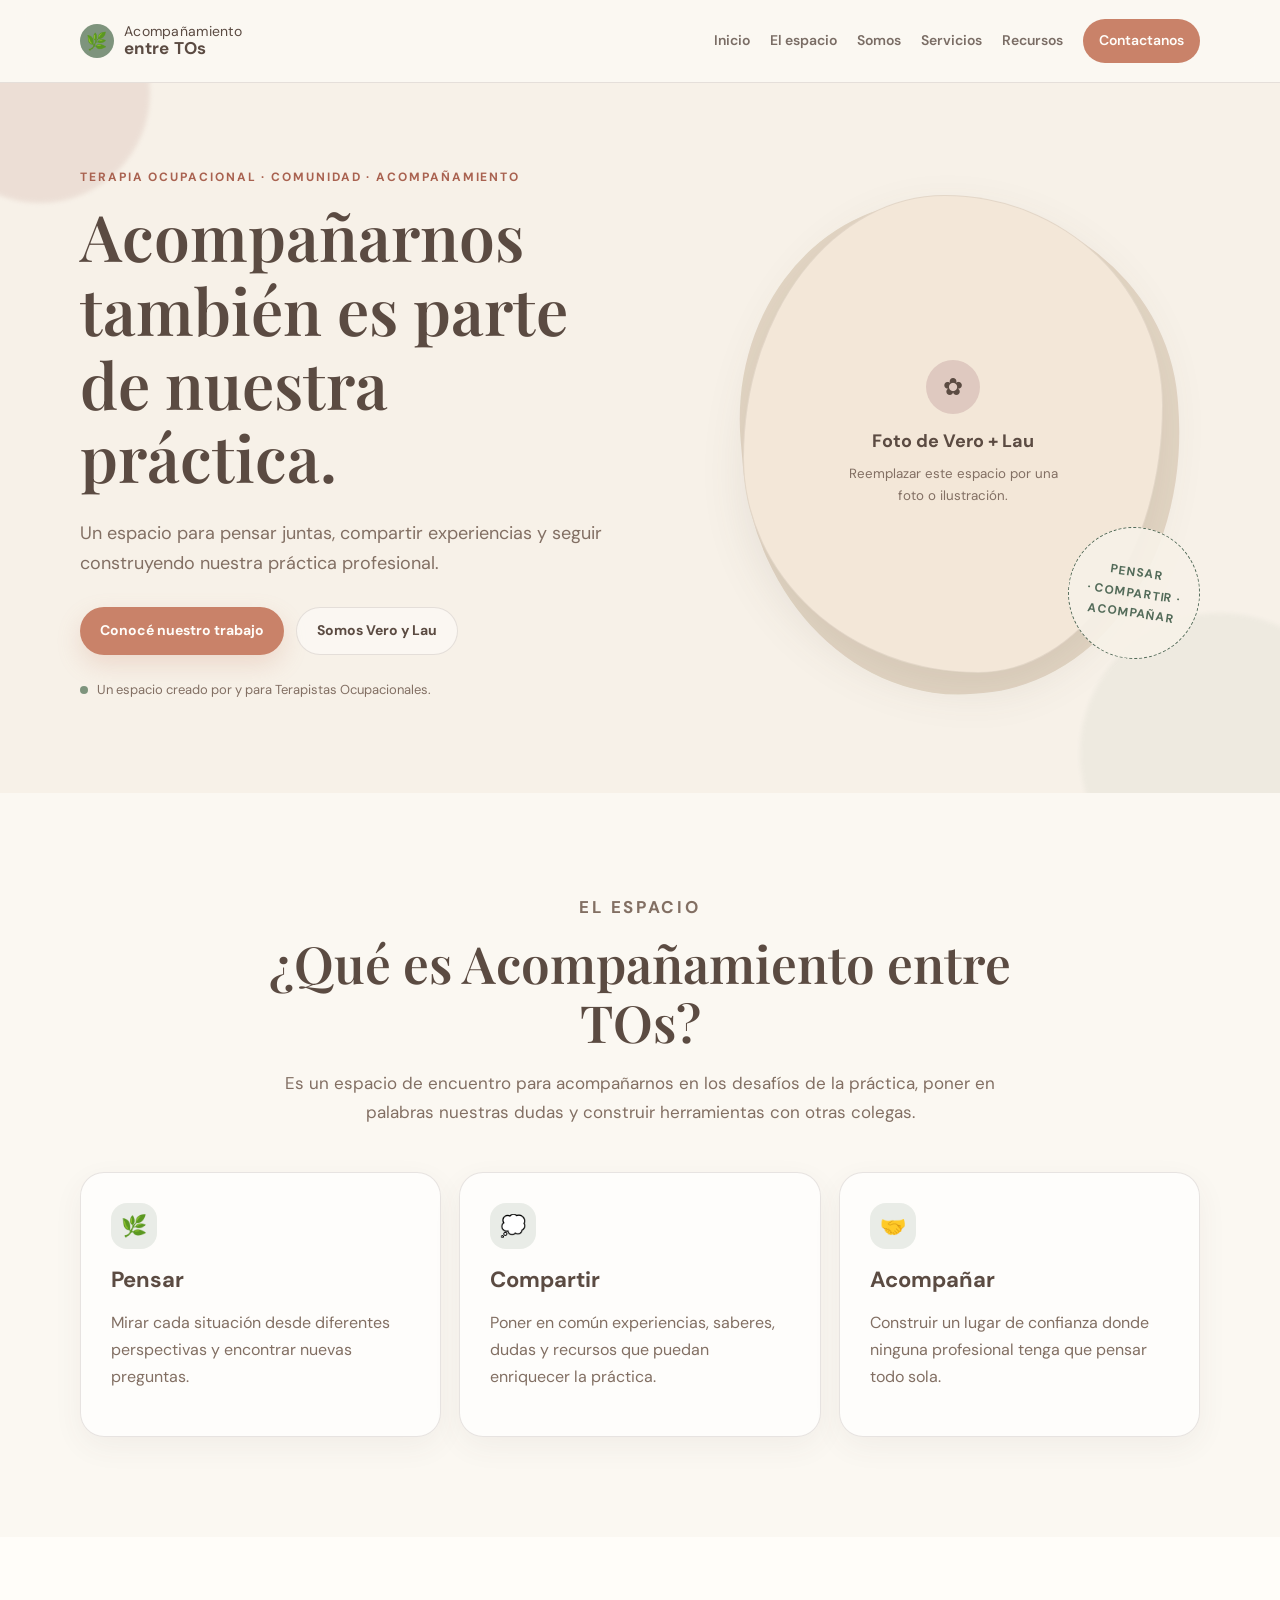
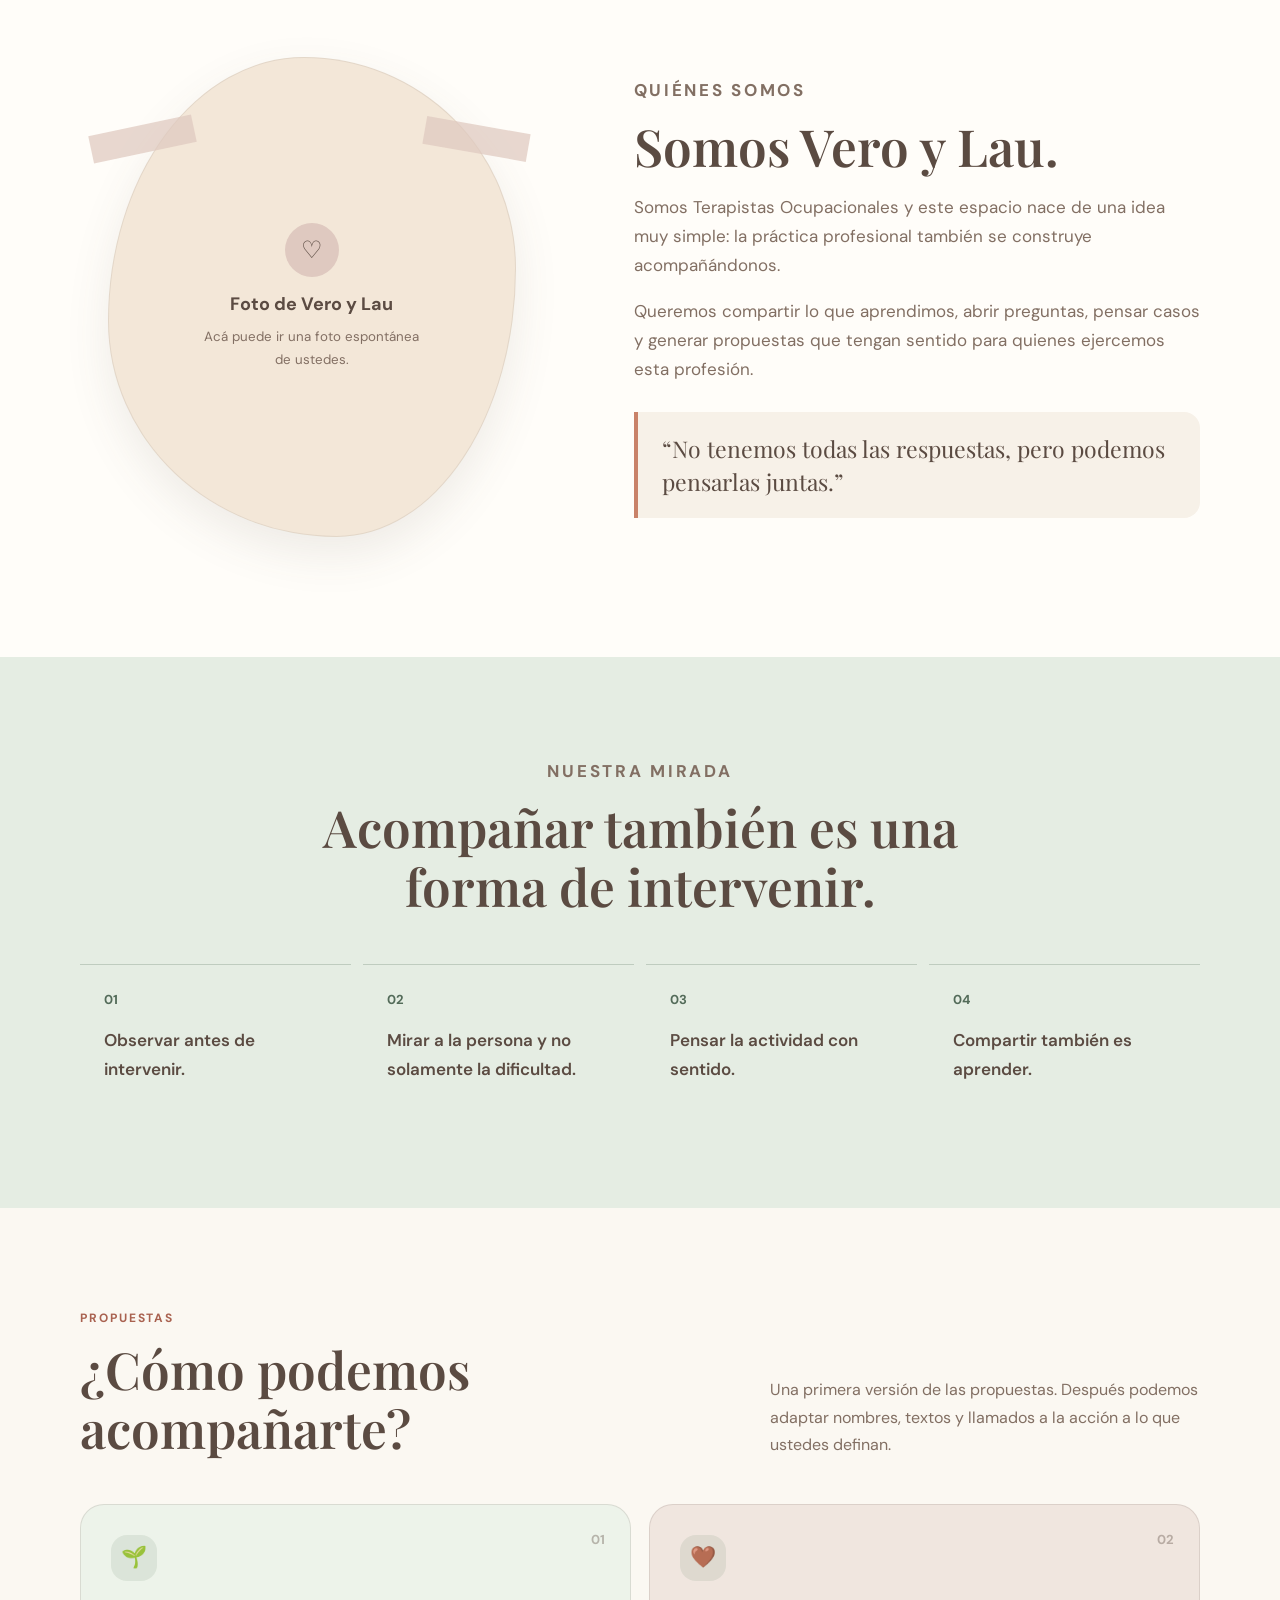
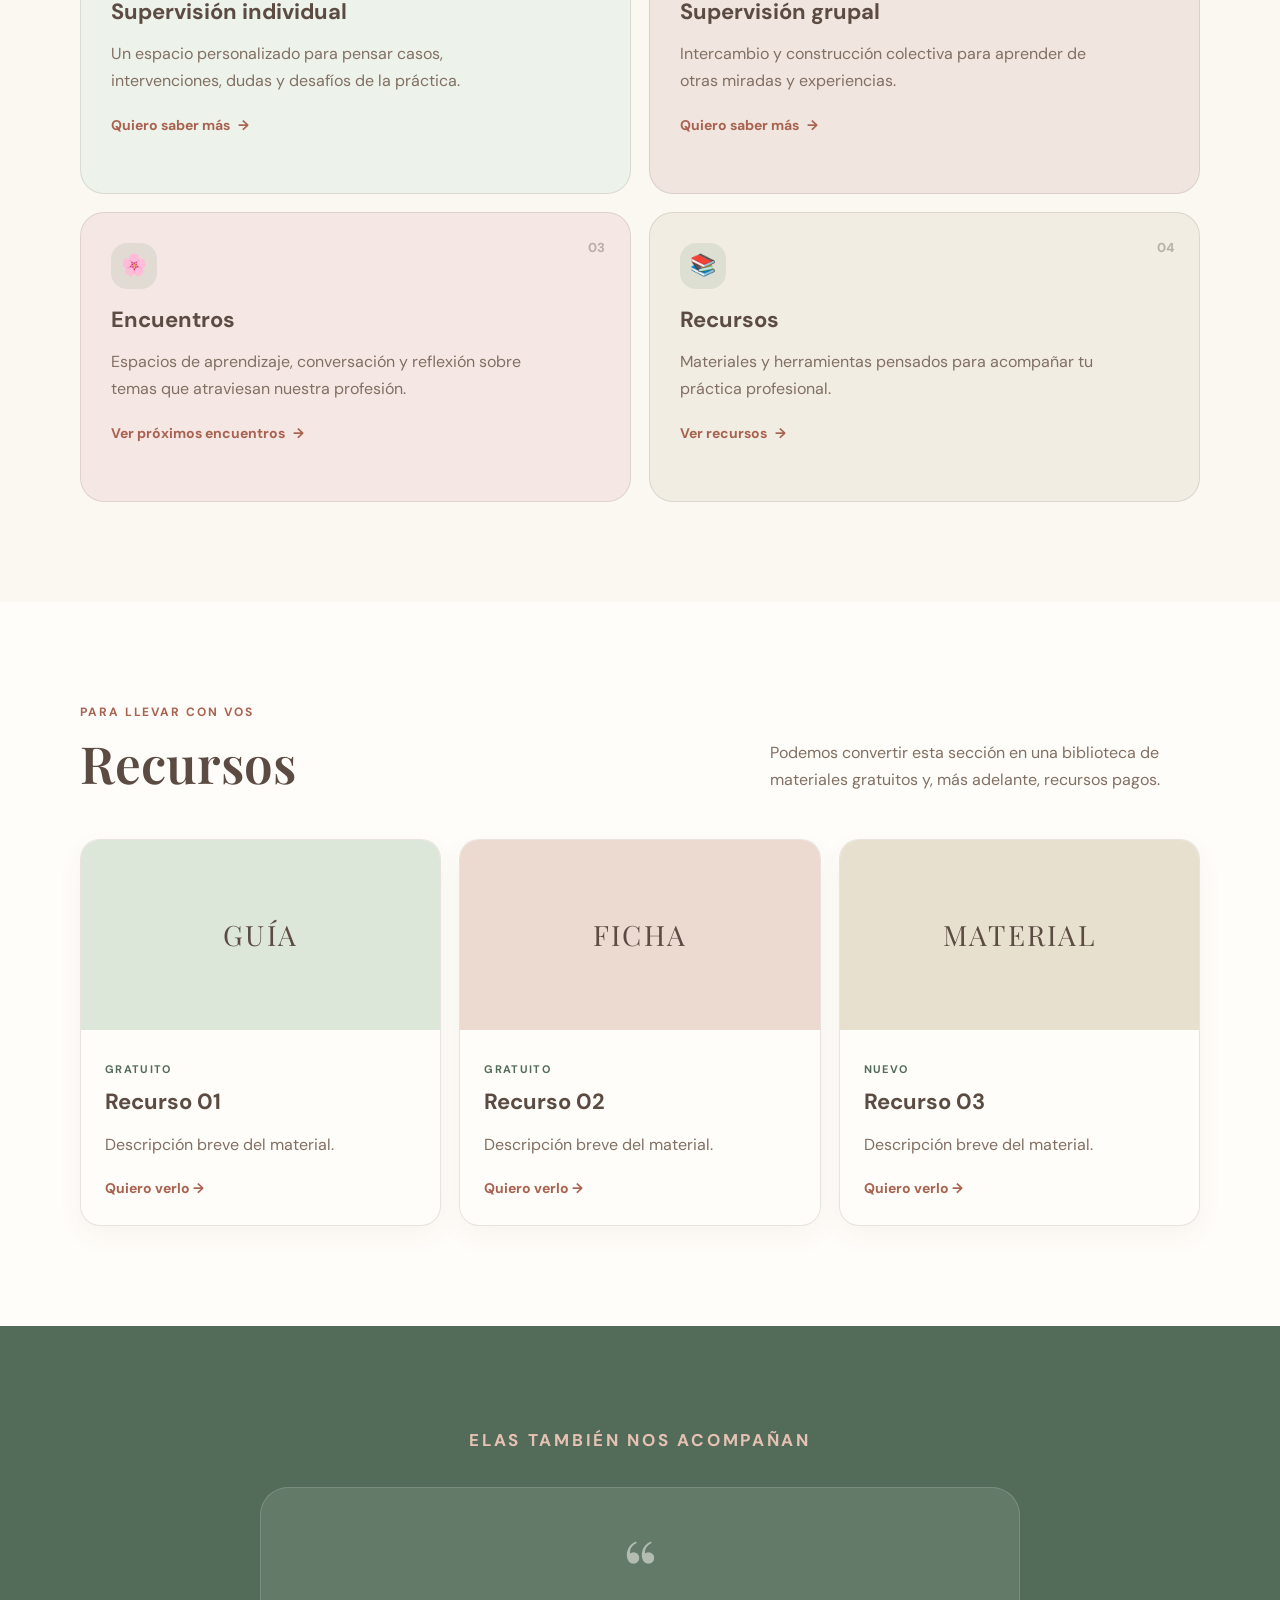
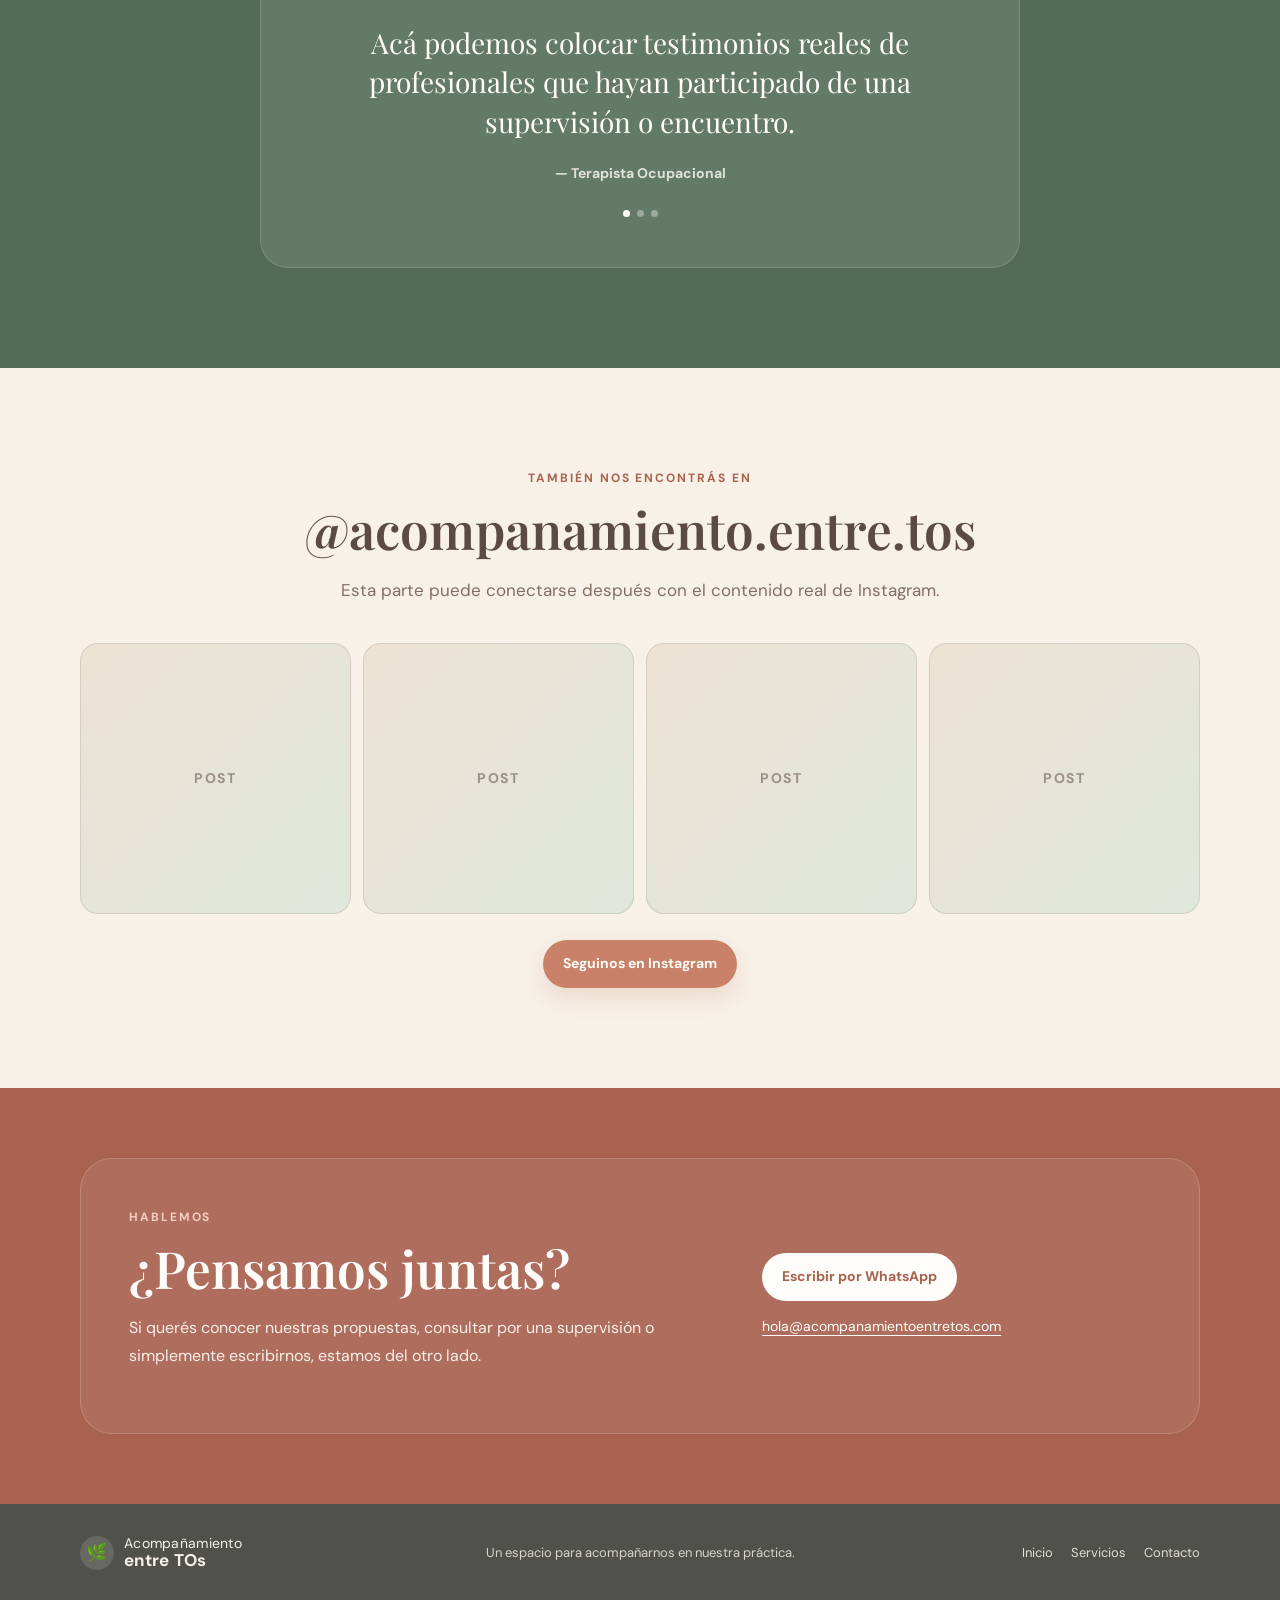
==== index.html @ 288afc24 "landing" ====
<!DOCTYPE html>
<html lang="es">
<head>
  <meta charset="UTF-8" />
  <meta name="viewport" content="width=device-width, initial-scale=1.0" />
  <meta name="description" content="Acompañamiento entre TOs — un espacio para acompañarnos, compartir y seguir construyendo nuestra práctica profesional." />
  <title>Acompañamiento entre TOs</title>
  <link rel="preconnect" href="https://fonts.googleapis.com">
  <link rel="preconnect" href="https://fonts.gstatic.com" crossorigin>
  <link href="https://fonts.googleapis.com/css2?family=DM+Sans:wght@400;500;600;700&family=Playfair+Display:wght@500;600&display=swap" rel="stylesheet">
  <link rel="stylesheet" href="styles.css" />
</head>
<body>
  <header class="site-header" id="inicio">
    <div class="container nav-wrap">
      <a class="brand" href="#inicio" aria-label="Acompañamiento entre TOs - inicio">
        <span class="brand-mark" aria-hidden="true">🌿</span>
        <span>Acompañamiento<br><strong>entre TOs</strong></span>
      </a>

      <button class="menu-toggle" aria-label="Abrir menú" aria-expanded="false" aria-controls="main-menu">☰</button>

      <nav class="main-nav" id="main-menu">
        <a href="#inicio">Inicio</a>
        <a href="#espacio">El espacio</a>
        <a href="#somos">Somos</a>
        <a href="#servicios">Servicios</a>
        <a href="#recursos">Recursos</a>
        <a class="nav-cta" href="#contacto">Contactanos</a>
      </nav>
    </div>
  </header>

  <main>
    <section class="hero">
      <div class="hero-shape hero-shape-one"></div>
      <div class="hero-shape hero-shape-two"></div>
      <div class="container hero-grid">
        <div class="hero-copy reveal">
          <p class="eyebrow">TERAPIA OCUPACIONAL · COMUNIDAD · ACOMPAÑAMIENTO</p>
          <h1>Acompañarnos también es parte de nuestra práctica.</h1>
          <p class="hero-text">
            Un espacio para pensar juntas, compartir experiencias y seguir construyendo nuestra práctica profesional.
          </p>
          <div class="hero-actions">
            <a class="btn btn-primary" href="#servicios">Conocé nuestro trabajo</a>
            <a class="btn btn-ghost" href="#somos">Somos Vero y Lau</a>
          </div>
          <div class="hero-note">
            <span class="dot"></span>
            <span>Un espacio creado por y para Terapistas Ocupacionales.</span>
          </div>
        </div>

        <div class="hero-art reveal delay-1" aria-label="Espacio reservado para una foto o ilustración de Vero y Lau">
          <div class="paper-backdrop"></div>
          <div class="photo-placeholder">
            <span class="photo-icon">✿</span>
            <strong>Foto de Vero + Lau</strong>
            <small>Reemplazar este espacio por una foto o ilustración.</small>
          </div>
          <div class="stamp">pensar<br>· compartir ·<br>acompañar</div>
        </div>
      </div>
    </section>

    <section class="section section-soft" id="espacio">
      <div class="container narrow center reveal">
        <p class="eyebrow">EL ESPACIO</p>
        <h2>¿Qué es Acompañamiento entre TOs?</h2>
        <p>
          Es un espacio de encuentro para acompañarnos en los desafíos de la práctica, poner en palabras nuestras dudas y construir herramientas con otras colegas.
        </p>
      </div>

      <div class="container values-grid">
        <article class="value-card reveal">
          <span class="card-icon">🌿</span>
          <h3>Pensar</h3>
          <p>Mirar cada situación desde diferentes perspectivas y encontrar nuevas preguntas.</p>
        </article>
        <article class="value-card reveal delay-1">
          <span class="card-icon">💭</span>
          <h3>Compartir</h3>
          <p>Poner en común experiencias, saberes, dudas y recursos que puedan enriquecer la práctica.</p>
        </article>
        <article class="value-card reveal delay-2">
          <span class="card-icon">🤝</span>
          <h3>Acompañar</h3>
          <p>Construir un lugar de confianza donde ninguna profesional tenga que pensar todo sola.</p>
        </article>
      </div>
    </section>

    <section class="section section-white" id="somos">
      <div class="container about-grid">
        <div class="about-photo reveal">
          <div class="tape tape-left"></div>
          <div class="tape tape-right"></div>
          <div class="photo-placeholder large">
            <span class="photo-icon">♡</span>
            <strong>Foto de Vero y Lau</strong>
            <small>Acá puede ir una foto espontánea de ustedes.</small>
          </div>
        </div>

        <div class="about-copy reveal delay-1">
          <p class="eyebrow">QUIÉNES SOMOS</p>
          <h2>Somos Vero y Lau.</h2>
          <p>
            Somos Terapistas Ocupacionales y este espacio nace de una idea muy simple: la práctica profesional también se construye acompañándonos.
          </p>
          <p>
            Queremos compartir lo que aprendimos, abrir preguntas, pensar casos y generar propuestas que tengan sentido para quienes ejercemos esta profesión.
          </p>
          <blockquote>“No tenemos todas las respuestas, pero podemos pensarlas juntas.”</blockquote>
        </div>
      </div>
    </section>

    <section class="section section-green" id="mirada">
      <div class="container center narrow reveal">
        <p class="eyebrow">NUESTRA MIRADA</p>
        <h2>Acompañar también es una forma de intervenir.</h2>
      </div>

      <div class="container principles-grid">
        <div class="principle reveal"><strong>01</strong><span>Observar antes de intervenir.</span></div>
        <div class="principle reveal delay-1"><strong>02</strong><span>Mirar a la persona y no solamente la dificultad.</span></div>
        <div class="principle reveal delay-2"><strong>03</strong><span>Pensar la actividad con sentido.</span></div>
        <div class="principle reveal delay-3"><strong>04</strong><span>Compartir también es aprender.</span></div>
      </div>
    </section>

    <section class="section section-soft" id="servicios">
      <div class="container section-heading reveal">
        <div>
          <p class="eyebrow">PROPUESTAS</p>
          <h2>¿Cómo podemos acompañarte?</h2>
        </div>
        <p class="section-intro">Una primera versión de las propuestas. Después podemos adaptar nombres, textos y llamados a la acción a lo que ustedes definan.</p>
      </div>

      <div class="container services-grid">
        <article class="service-card service-1 reveal">
          <span class="service-number">01</span>
          <span class="card-icon">🌱</span>
          <h3>Supervisión individual</h3>
          <p>Un espacio personalizado para pensar casos, intervenciones, dudas y desafíos de la práctica.</p>
          <a href="#contacto">Quiero saber más <span>→</span></a>
        </article>
        <article class="service-card service-2 reveal delay-1">
          <span class="service-number">02</span>
          <span class="card-icon">🤎</span>
          <h3>Supervisión grupal</h3>
          <p>Intercambio y construcción colectiva para aprender de otras miradas y experiencias.</p>
          <a href="#contacto">Quiero saber más <span>→</span></a>
        </article>
        <article class="service-card service-3 reveal delay-2">
          <span class="service-number">03</span>
          <span class="card-icon">🌸</span>
          <h3>Encuentros</h3>
          <p>Espacios de aprendizaje, conversación y reflexión sobre temas que atraviesan nuestra profesión.</p>
          <a href="#contacto">Ver próximos encuentros <span>→</span></a>
        </article>
        <article class="service-card service-4 reveal delay-3">
          <span class="service-number">04</span>
          <span class="card-icon">📚</span>
          <h3>Recursos</h3>
          <p>Materiales y herramientas pensados para acompañar tu práctica profesional.</p>
          <a href="#recursos">Ver recursos <span>→</span></a>
        </article>
      </div>
    </section>

    <section class="section section-white" id="recursos">
      <div class="container section-heading reveal">
        <div>
          <p class="eyebrow">PARA LLEVAR CON VOS</p>
          <h2>Recursos</h2>
        </div>
        <p class="section-intro">Podemos convertir esta sección en una biblioteca de materiales gratuitos y, más adelante, recursos pagos.</p>
      </div>

      <div class="container resources-grid">
        <article class="resource-card reveal">
          <div class="resource-cover cover-a">GUÍA</div>
          <div class="resource-body"><span>GRATUITO</span><h3>Recurso 01</h3><p>Descripción breve del material.</p><a href="#contacto">Quiero verlo →</a></div>
        </article>
        <article class="resource-card reveal delay-1">
          <div class="resource-cover cover-b">FICHA</div>
          <div class="resource-body"><span>GRATUITO</span><h3>Recurso 02</h3><p>Descripción breve del material.</p><a href="#contacto">Quiero verlo →</a></div>
        </article>
        <article class="resource-card reveal delay-2">
          <div class="resource-cover cover-c">MATERIAL</div>
          <div class="resource-body"><span>NUEVO</span><h3>Recurso 03</h3><p>Descripción breve del material.</p><a href="#contacto">Quiero verlo →</a></div>
        </article>
      </div>
    </section>

    <section class="section testimonial-section">
      <div class="container narrow center reveal">
        <p class="eyebrow">ELAS TAMBIÉN NOS ACOMPAÑAN</p>
        <div class="quote-card">
          <span class="quote-mark">“</span>
          <p>Acá podemos colocar testimonios reales de profesionales que hayan participado de una supervisión o encuentro.</p>
          <strong>— Terapista Ocupacional</strong>
          <div class="dots" aria-hidden="true"><span class="active"></span><span></span><span></span></div>
        </div>
      </div>
    </section>

    <section class="section instagram-section">
      <div class="container center reveal">
        <p class="eyebrow">TAMBIÉN NOS ENCONTRÁS EN</p>
        <h2>@acompanamiento.entre.tos</h2>
        <p>Esta parte puede conectarse después con el contenido real de Instagram.</p>
      </div>
      <div class="container instagram-grid" aria-label="Vista previa de publicaciones de Instagram">
        <div class="ig-post reveal">POST</div>
        <div class="ig-post reveal delay-1">POST</div>
        <div class="ig-post reveal delay-2">POST</div>
        <div class="ig-post reveal delay-3">POST</div>
      </div>
      <div class="center"><a class="btn btn-primary" href="#" onclick="return false;">Seguinos en Instagram</a></div>
    </section>

    <section class="contact-section" id="contacto">
      <div class="container contact-card reveal">
        <div>
          <p class="eyebrow">HABLEMOS</p>
          <h2>¿Pensamos juntas?</h2>
          <p>Si querés conocer nuestras propuestas, consultar por una supervisión o simplemente escribirnos, estamos del otro lado.</p>
        </div>
        <div class="contact-actions">
          <a class="btn btn-light" href="https://wa.me/5490000000000" target="_blank" rel="noopener">Escribir por WhatsApp</a>
          <a class="text-link light-link" href="mailto:hola@acompanamientoentretos.com">hola@acompanamientoentretos.com</a>
        </div>
      </div>
    </section>
  </main>

  <footer class="site-footer">
    <div class="container footer-wrap">
      <div class="brand footer-brand">
        <span class="brand-mark" aria-hidden="true">🌿</span>
        <span>Acompañamiento<br><strong>entre TOs</strong></span>
      </div>
      <p>Un espacio para acompañarnos en nuestra práctica.</p>
      <div class="footer-links">
        <a href="#inicio">Inicio</a>
        <a href="#servicios">Servicios</a>
        <a href="#contacto">Contacto</a>
      </div>
    </div>
  </footer>

  <script src="script.js"></script>
</body>
</html>
---- styles.css ----
:root {
  /* Reemplazar estos valores por los HEX exactos de sus publicaciones cuando me los pasen. */
  --cream: #f7f1e8;
  --cream-2: #fbf8f2;
  --green: #7e947d;
  --green-dark: #536b59;
  --terracotta: #c98269;
  --terracotta-dark: #a96250;
  --brown: #5b4b42;
  --brown-soft: #826f63;
  --pink: #dfc9c0;
  --white: #fffdf9;
  --line: rgba(91, 75, 66, .14);
  --shadow: 0 18px 45px rgba(91, 75, 66, .10);
  --radius: 24px;
  --font-body: "DM Sans", sans-serif;
  --font-display: "Playfair Display", serif;
}

* { box-sizing: border-box; }
html { scroll-behavior: smooth; }
body {
  margin: 0;
  background: var(--cream-2);
  color: var(--brown);
  font-family: var(--font-body);
  line-height: 1.7;
}
img { max-width: 100%; display: block; }
a { color: inherit; text-decoration: none; }
button, a { -webkit-tap-highlight-color: transparent; }

.container { width: min(1120px, calc(100% - 40px)); margin: 0 auto; }
.narrow { max-width: 760px; }
.center { text-align: center; }

.site-header {
  position: sticky;
  top: 0;
  z-index: 50;
  background: rgba(251, 248, 242, .92);
  border-bottom: 1px solid var(--line);
  backdrop-filter: blur(12px);
}
.nav-wrap { min-height: 82px; display: flex; align-items: center; justify-content: space-between; gap: 30px; }
.brand { display: inline-flex; align-items: center; gap: 10px; font-size: 14px; line-height: 1.1; letter-spacing: .02em; }
.brand strong { font-size: 17px; }
.brand-mark { width: 34px; height: 34px; display: grid; place-items: center; background: var(--green); border-radius: 50%; font-size: 17px; }
.main-nav { display: flex; align-items: center; gap: 20px; font-size: 14px; font-weight: 600; }
.main-nav a:not(.nav-cta) { opacity: .8; }
.main-nav a:not(.nav-cta):hover { opacity: 1; color: var(--green-dark); }
.nav-cta { background: var(--terracotta); color: var(--white); padding: 10px 16px; border-radius: 999px; }
.menu-toggle { display: none; border: 0; background: transparent; font-size: 26px; color: var(--brown); cursor: pointer; }

.hero { position: relative; overflow: hidden; padding: 84px 0 92px; background: var(--cream); }
.hero-grid { display: grid; grid-template-columns: 1.06fr .94fr; align-items: center; gap: 70px; position: relative; z-index: 2; }
.eyebrow { margin: 0 0 12px; color: var(--terracotta-dark); font-size: 12px; font-weight: 700; letter-spacing: .16em; }
h1, h2, h3 { margin: 0; line-height: 1.15; }
h1, h2 { font-family: var(--font-display); font-weight: 600; }
h1 { font-size: clamp(44px, 5vw, 72px); max-width: 730px; }
h2 { font-size: clamp(36px, 4vw, 54px); }
h3 { font-size: 22px; }
.hero-text { margin: 24px 0 28px; max-width: 620px; font-size: 18px; color: var(--brown-soft); }
.hero-actions { display: flex; flex-wrap: wrap; gap: 12px; }
.btn { display: inline-flex; align-items: center; justify-content: center; min-height: 48px; padding: 0 20px; border-radius: 999px; font-weight: 700; font-size: 14px; transition: transform .2s ease, box-shadow .2s ease, background .2s ease; }
.btn:hover { transform: translateY(-2px); }
.btn-primary { background: var(--terracotta); color: var(--white); box-shadow: 0 10px 25px rgba(201, 130, 105, .22); }
.btn-primary:hover { background: var(--terracotta-dark); }
.btn-ghost { border: 1px solid var(--line); background: rgba(255,255,255,.45); }
.hero-note { display: flex; align-items: center; gap: 9px; margin-top: 24px; font-size: 13px; color: var(--brown-soft); }
.dot { width: 8px; height: 8px; border-radius: 50%; background: var(--green); }

.hero-art { position: relative; min-height: 520px; display: grid; place-items: center; }
.paper-backdrop { position: absolute; inset: 25px 20px 0 35px; border-radius: 45% 55% 50% 48% / 45% 44% 55% 50%; background: #e3d6c4; transform: rotate(-5deg); }
.photo-placeholder { position: relative; width: min(88%, 420px); aspect-ratio: .88; background: #f3e7d8; border: 1px solid rgba(91,75,66,.10); border-radius: 48% 52% 44% 56% / 55% 44% 56% 45%; box-shadow: var(--shadow); display: flex; flex-direction: column; justify-content: center; align-items: center; text-align: center; padding: 35px; }
.photo-placeholder strong { font-size: 18px; margin-top: 12px; }
.photo-placeholder small { margin-top: 6px; max-width: 220px; color: var(--brown-soft); }
.photo-icon { display: grid; place-items: center; width: 54px; height: 54px; border-radius: 50%; background: var(--pink); font-size: 24px; }
.stamp { position: absolute; right: 0; bottom: 35px; width: 132px; height: 132px; display: grid; place-items: center; text-align: center; border: 1px dashed var(--green-dark); color: var(--green-dark); background: rgba(247,241,232,.92); border-radius: 50%; font-size: 12px; font-weight: 700; text-transform: uppercase; letter-spacing: .08em; transform: rotate(8deg); }
.hero-shape { position: absolute; border-radius: 50%; opacity: .45; filter: blur(2px); }
.hero-shape-one { width: 220px; height: 220px; background: var(--pink); top: -100px; left: -70px; }
.hero-shape-two { width: 280px; height: 280px; background: rgba(126,148,125,.16); bottom: -100px; right: -80px; }

.section { padding: 100px 0; }
.section-soft { background: var(--cream-2); }
.section-white { background: var(--white); }
.section-green { background: #e5ede3; }
.section h2 + p, .narrow > p { color: var(--brown-soft); font-size: 17px; }
.values-grid { display: grid; grid-template-columns: repeat(3, 1fr); gap: 18px; margin-top: 46px; }
.value-card { padding: 30px; background: rgba(255,255,255,.68); border: 1px solid var(--line); border-radius: var(--radius); box-shadow: 0 10px 30px rgba(91,75,66,.06); }
.value-card p, .service-card p, .resource-body p { color: var(--brown-soft); }
.card-icon { display: inline-grid; place-items: center; width: 46px; height: 46px; border-radius: 16px; background: rgba(126,148,125,.16); margin-bottom: 18px; font-size: 21px; }

.about-grid { display: grid; grid-template-columns: .9fr 1.1fr; gap: 90px; align-items: center; }
.about-photo { position: relative; min-height: 520px; display: grid; place-items: center; }
.photo-placeholder.large { width: min(88%, 430px); aspect-ratio: .85; }
.tape { position: absolute; width: 105px; height: 28px; background: rgba(223,201,192,.72); top: 88px; z-index: 3; }
.tape-left { left: 10px; transform: rotate(-12deg); }
.tape-right { right: 15px; transform: rotate(10deg); }
.about-copy p { font-size: 17px; color: var(--brown-soft); }
blockquote { margin: 28px 0 0; padding: 20px 24px; background: var(--cream); border-left: 4px solid var(--terracotta); border-radius: 0 16px 16px 0; font-family: var(--font-display); font-size: 23px; line-height: 1.45; }

.principles-grid { display: grid; grid-template-columns: repeat(4, 1fr); gap: 12px; margin-top: 48px; }
.principle { display: flex; flex-direction: column; gap: 15px; padding: 24px; border-top: 1px solid rgba(83,107,89,.26); }
.principle strong { color: var(--green-dark); font-size: 13px; }
.principle span { font-size: 17px; font-weight: 600; }

.section-heading { display: flex; justify-content: space-between; align-items: end; gap: 50px; margin-bottom: 46px; }
.section-intro { max-width: 430px; margin: 0; color: var(--brown-soft); }
.services-grid { display: grid; grid-template-columns: repeat(2, 1fr); gap: 18px; }
.service-card { position: relative; padding: 30px; min-height: 290px; border-radius: var(--radius); border: 1px solid var(--line); overflow: hidden; transition: transform .2s ease, box-shadow .2s ease; }
.service-card:hover { transform: translateY(-4px); box-shadow: var(--shadow); }
.service-1 { background: #edf3ea; }
.service-2 { background: #f0e6df; }
.service-3 { background: #f5e8e4; }
.service-4 { background: #f1ede3; }
.service-number { position: absolute; top: 24px; right: 25px; color: rgba(91,75,66,.38); font-size: 13px; font-weight: 700; }
.service-card p { max-width: 440px; }
.service-card a, .resource-body a { font-weight: 700; font-size: 14px; color: var(--terracotta-dark); }
.service-card a span { margin-left: 5px; }

.resources-grid { display: grid; grid-template-columns: repeat(3, 1fr); gap: 18px; }
.resource-card { background: var(--white); border: 1px solid var(--line); border-radius: 20px; overflow: hidden; box-shadow: 0 10px 26px rgba(91,75,66,.05); }
.resource-cover { min-height: 190px; display: grid; place-items: center; font-family: var(--font-display); font-size: 28px; letter-spacing: .08em; }
.cover-a { background: #dce6d9; }
.cover-b { background: #ecd9cf; }
.cover-c { background: #e8e0cf; }
.resource-body { padding: 24px; }
.resource-body > span { font-size: 11px; font-weight: 700; color: var(--green-dark); letter-spacing: .12em; }
.resource-body h3 { margin-top: 8px; }
.resource-body p { margin-bottom: 16px; }

.testimonial-section { background: var(--green-dark); color: var(--white); }
.testimonial-section .eyebrow { color: #e7c2b4; }
.quote-card { position: relative; max-width: 760px; margin: 32px auto 0; padding: 50px 58px; background: rgba(255,255,255,.10); border: 1px solid rgba(255,255,255,.15); border-radius: 28px; }
.quote-mark { font-family: var(--font-display); font-size: 88px; line-height: .7; opacity: .5; }
.quote-card p { font-family: var(--font-display); font-size: 28px; line-height: 1.4; margin: 10px 0 18px; }
.quote-card strong { font-size: 14px; opacity: .8; }
.dots { display: flex; justify-content: center; gap: 7px; margin-top: 24px; }
.dots span { width: 7px; height: 7px; border-radius: 50%; background: rgba(255,255,255,.35); }
.dots .active { background: var(--white); }

.instagram-section { background: var(--cream); }
.instagram-grid { display: grid; grid-template-columns: repeat(4, 1fr); gap: 12px; margin: 38px auto 26px; }
.ig-post { aspect-ratio: 1; border-radius: 18px; border: 1px solid var(--line); background: linear-gradient(135deg, #ece2d4, #dfe7dc); display: grid; place-items: center; color: rgba(91,75,66,.55); font-size: 14px; font-weight: 700; letter-spacing: .12em; }

.contact-section { padding: 70px 0; background: var(--terracotta-dark); }
.contact-card { display: grid; grid-template-columns: 1.2fr .8fr; align-items: center; gap: 50px; padding: 48px; background: rgba(255,255,255,.08); border: 1px solid rgba(255,255,255,.16); border-radius: 32px; color: var(--white); }
.contact-card .eyebrow { color: #f2cfbf; }
.contact-card p:not(.eyebrow) { opacity: .9; max-width: 600px; }
.contact-actions { display: flex; flex-direction: column; gap: 14px; align-items: flex-start; }
.btn-light { background: var(--white); color: var(--terracotta-dark); }
.light-link { font-size: 14px; text-decoration: underline; text-underline-offset: 4px; }

.site-footer { background: #4f514a; color: #f5f0e9; padding: 32px 0; }
.footer-wrap { display: grid; grid-template-columns: 1fr 1fr 1fr; align-items: center; gap: 20px; }
.footer-brand .brand-mark { background: rgba(255,255,255,.13); }
.footer-wrap > p { margin: 0; text-align: center; font-size: 13px; opacity: .82; }
.footer-links { display: flex; justify-content: flex-end; gap: 18px; font-size: 13px; opacity: .88; }

.reveal { opacity: 0; transform: translateY(18px); transition: opacity .7s ease, transform .7s ease; }
.reveal.is-visible { opacity: 1; transform: translateY(0); }
.delay-1 { transition-delay: .08s; }
.delay-2 { transition-delay: .16s; }
.delay-3 { transition-delay: .24s; }

@media (max-width: 900px) {
  .main-nav { position: absolute; top: calc(100% + 1px); left: 0; right: 0; display: none; flex-direction: column; align-items: stretch; padding: 18px 20px 24px; background: rgba(251,248,242,.98); border-bottom: 1px solid var(--line); }
  .main-nav.open { display: flex; }
  .menu-toggle { display: block; }
  .hero-grid, .about-grid, .contact-card { grid-template-columns: 1fr; }
  .hero-art { min-height: 430px; }
  .values-grid, .principles-grid { grid-template-columns: 1fr 1fr; }
  .resources-grid { grid-template-columns: 1fr 1fr; }
  .instagram-grid { grid-template-columns: repeat(2, 1fr); }
  .footer-wrap { grid-template-columns: 1fr; text-align: center; }
  .footer-links { justify-content: center; }
}

@media (max-width: 650px) {
  .container { width: min(100% - 28px, 1120px); }
  .nav-wrap { min-height: 72px; }
  .brand { font-size: 12px; }
  .brand strong { font-size: 15px; }
  .hero { padding: 64px 0 70px; }
  h1 { font-size: clamp(40px, 12vw, 60px); }
  h2 { font-size: 38px; }
  .hero-text { font-size: 16px; }
  .hero-art { min-height: 360px; margin-top: 8px; }
  .stamp { width: 105px; height: 105px; font-size: 10px; right: 0; bottom: 14px; }
  .section { padding: 72px 0; }
  .values-grid, .services-grid, .resources-grid, .principles-grid { grid-template-columns: 1fr; }
  .section-heading { display: block; margin-bottom: 34px; }
  .section-intro { margin-top: 16px; }
  .about-grid { gap: 45px; }
  .about-photo { min-height: 410px; }
  .quote-card { padding: 36px 24px; }
  .quote-card p { font-size: 23px; }
  .contact-card { padding: 34px 26px; }
  .contact-actions { align-items: stretch; }
}
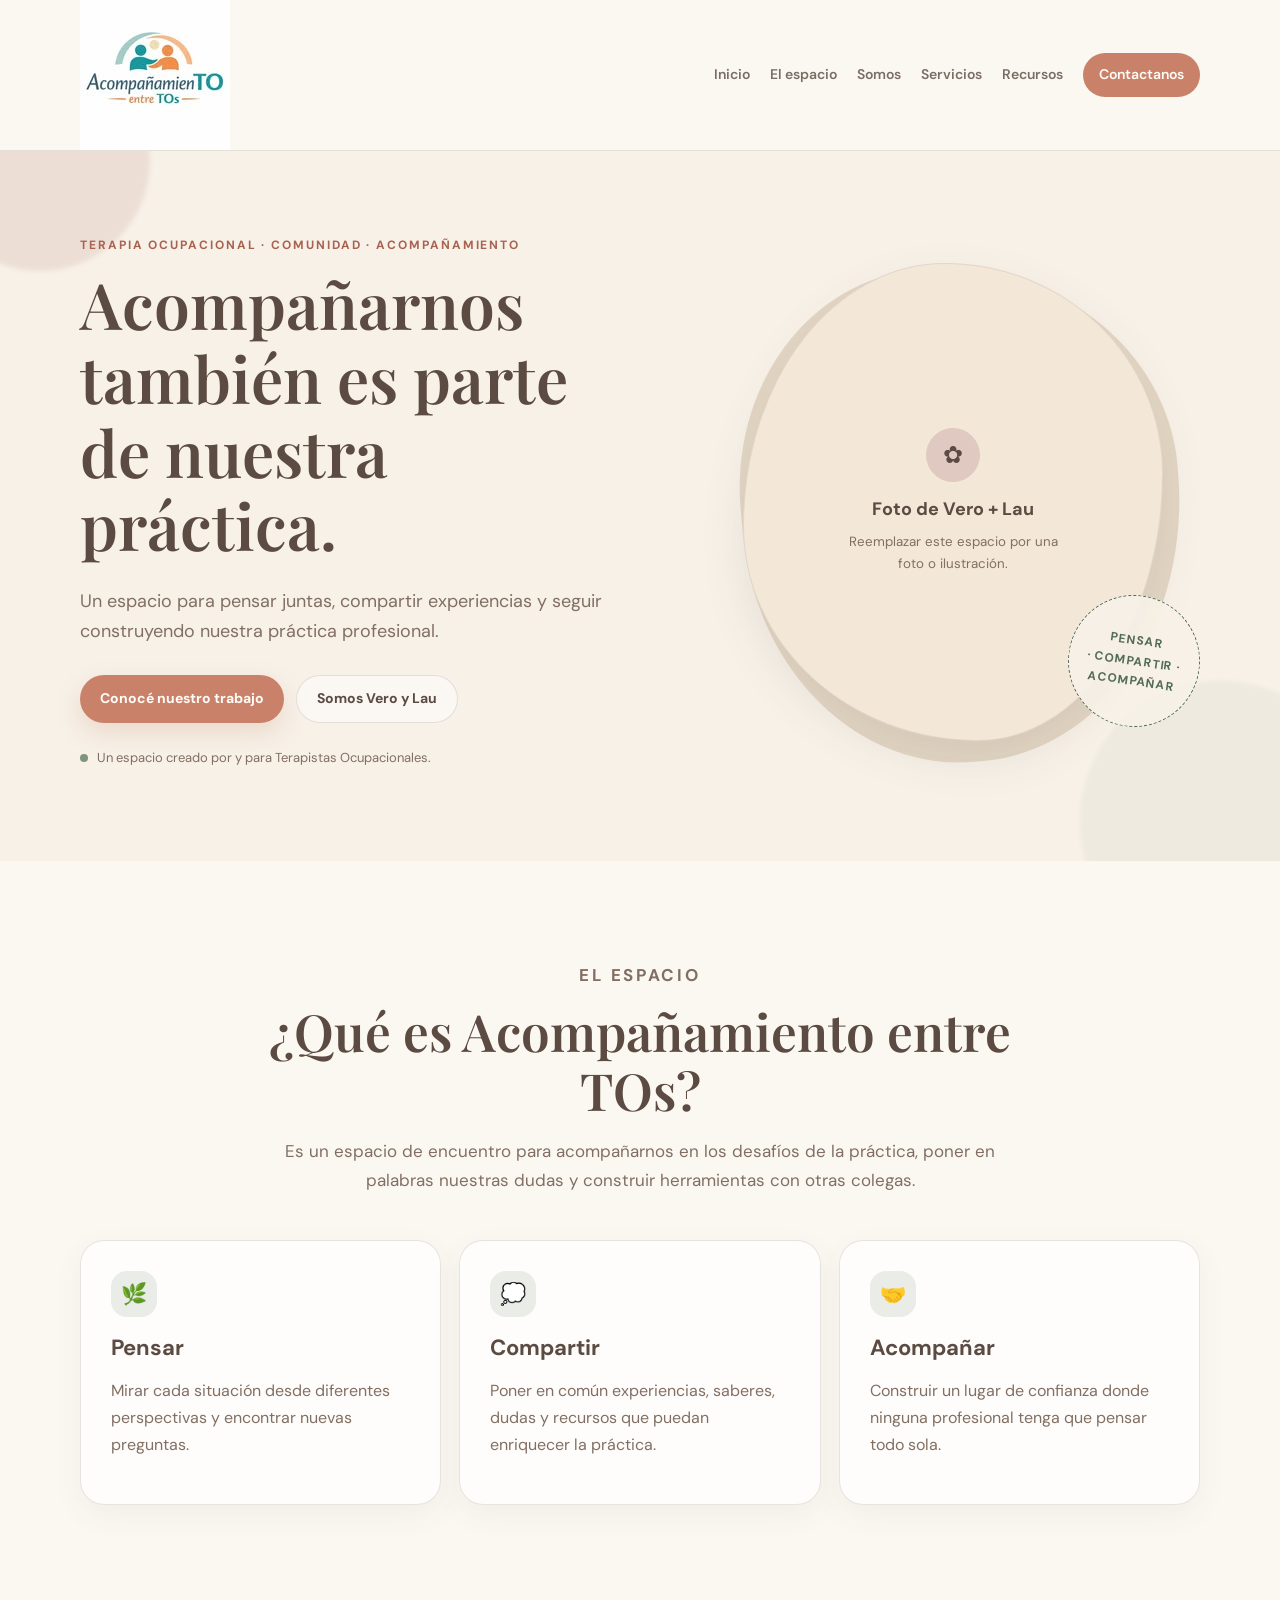
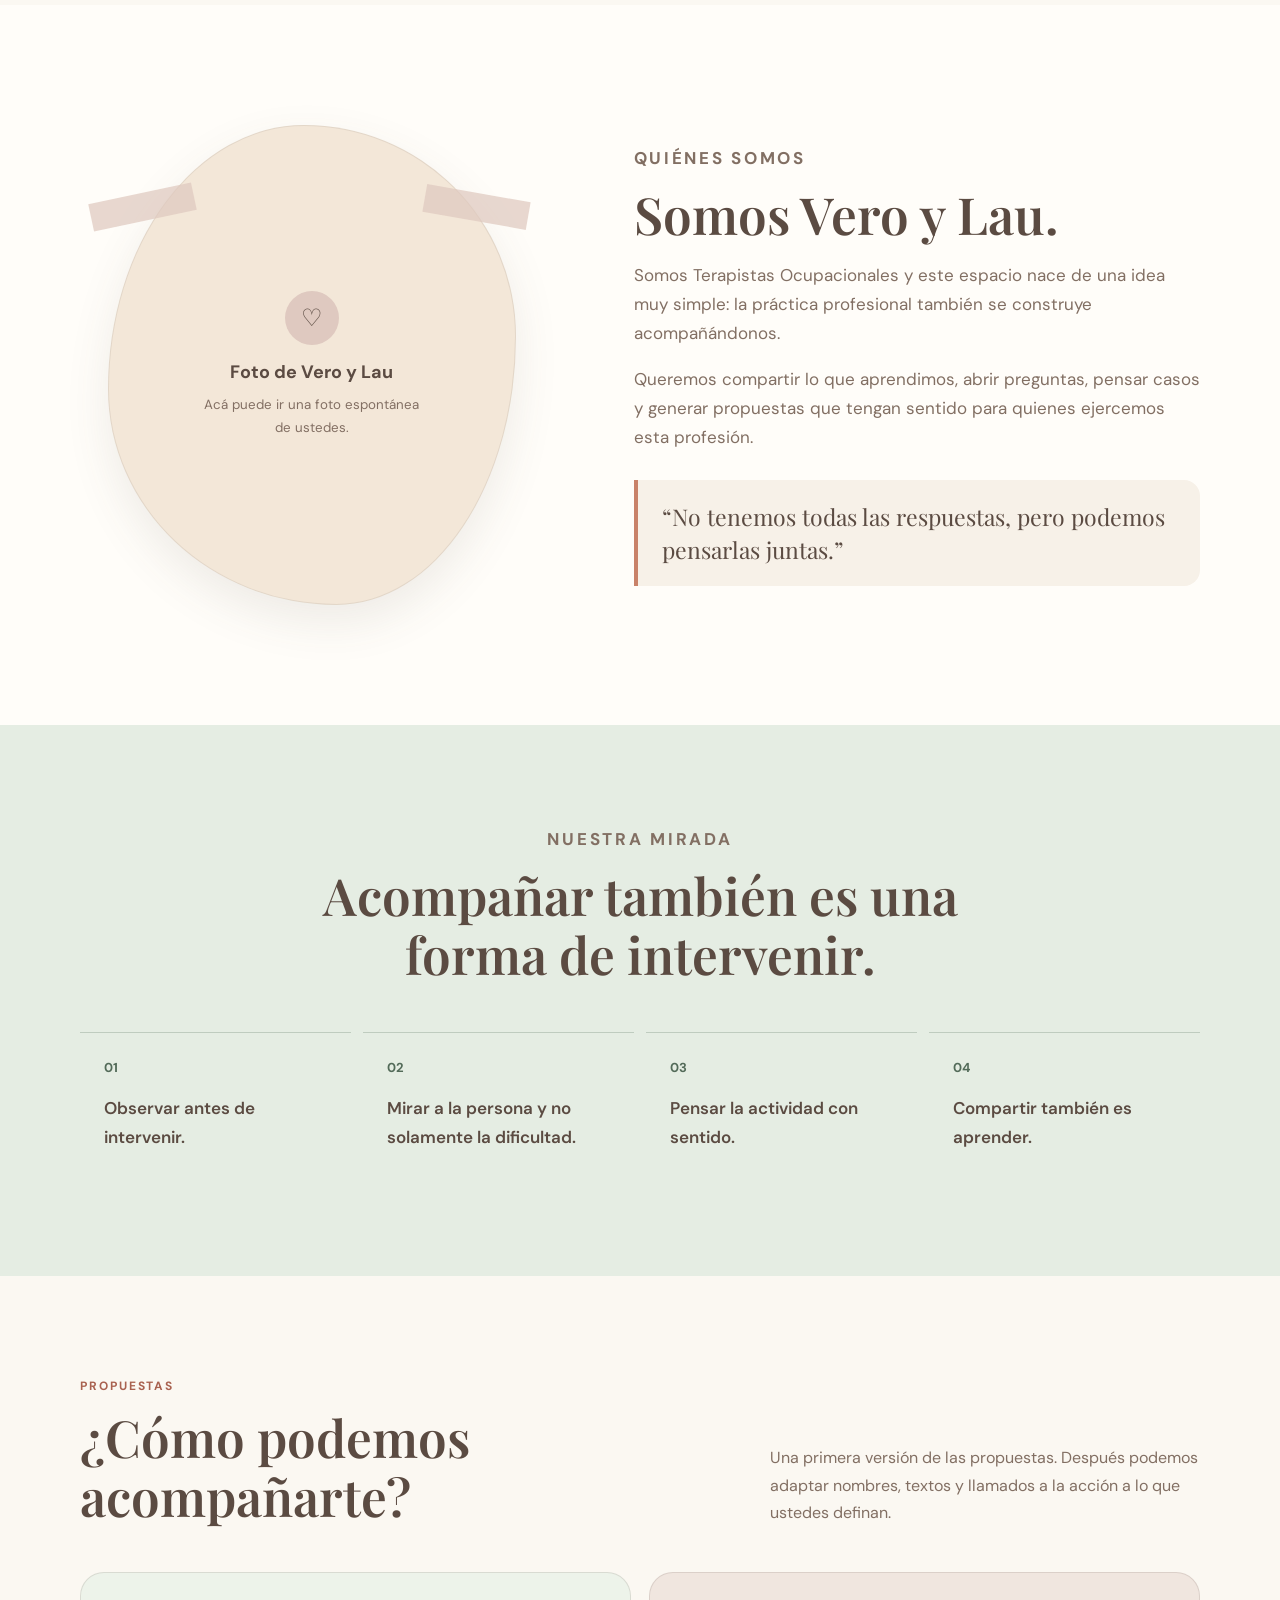
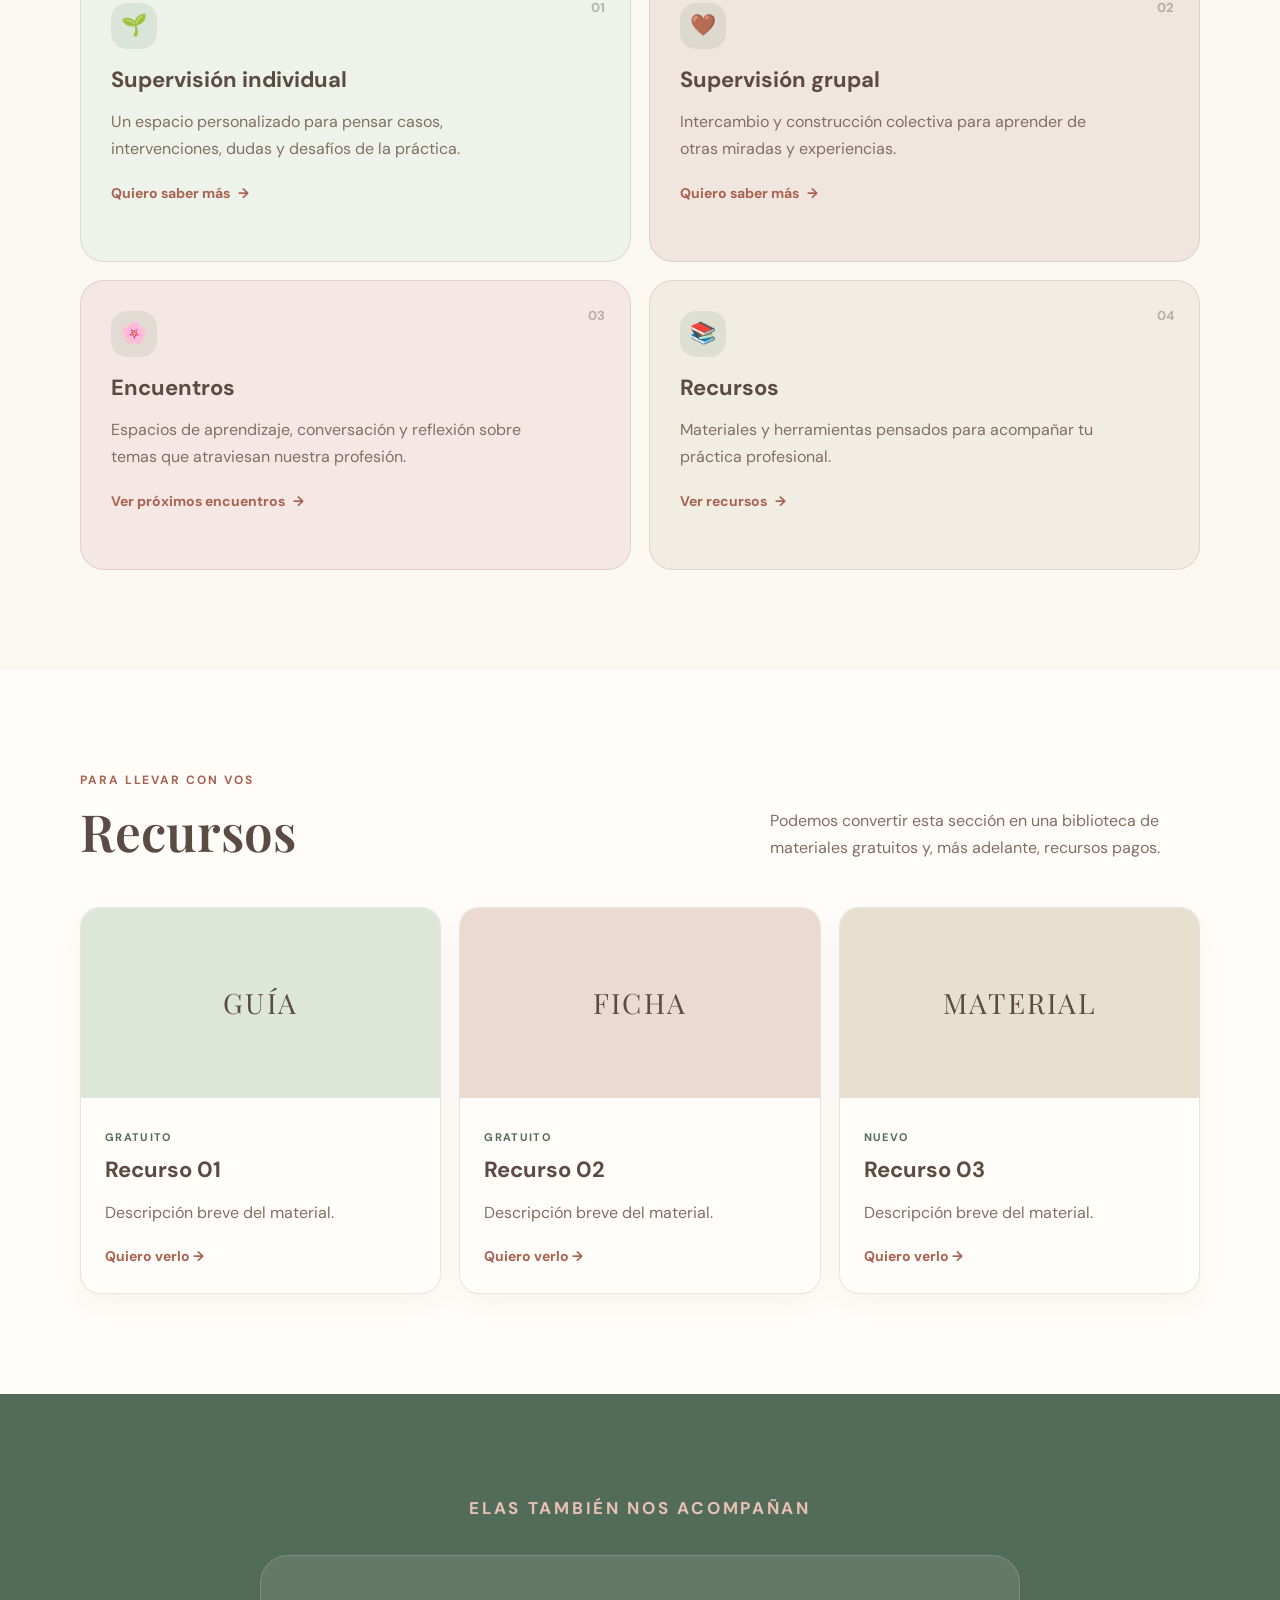
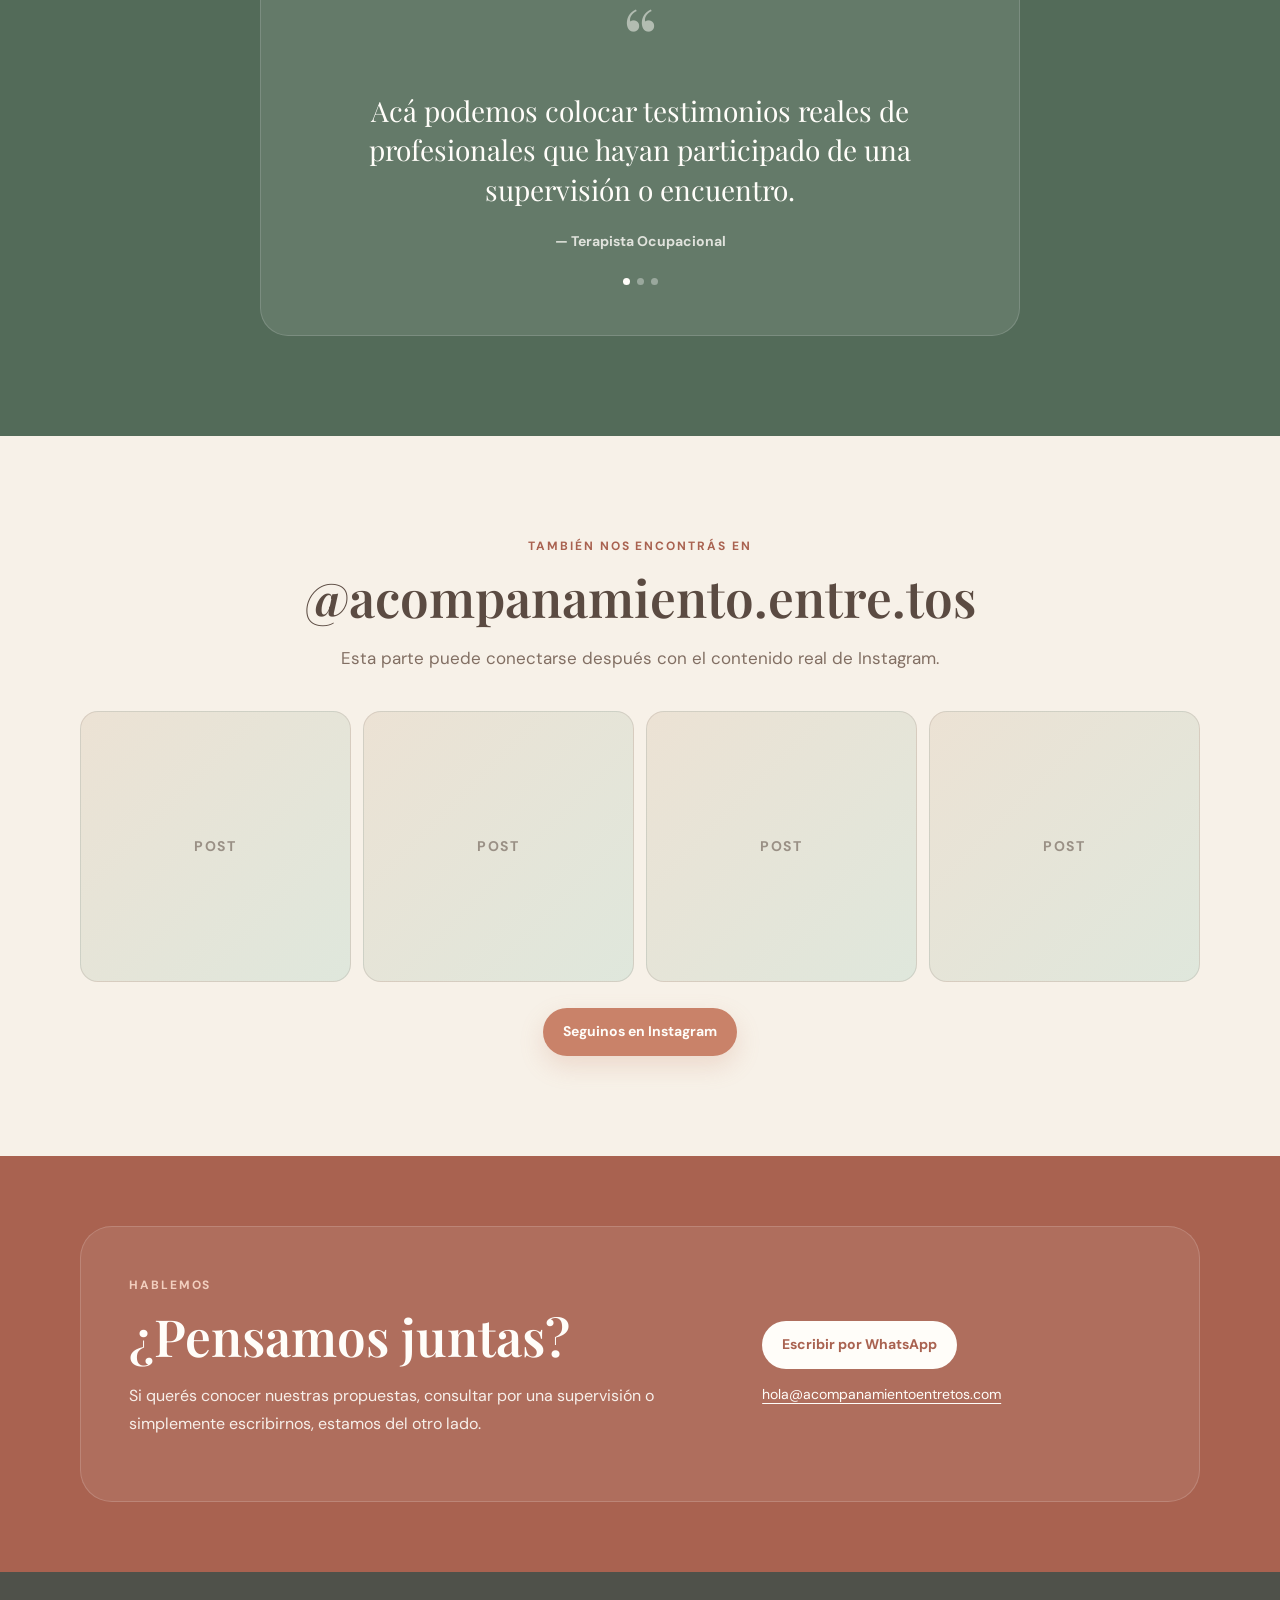
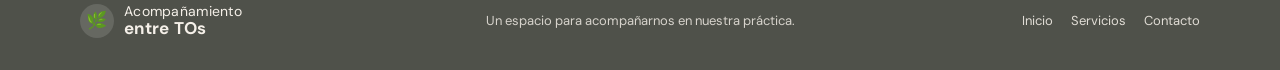
==== commit 5da6b40a: "Update index.html" ====
--- a/index.html
+++ b/index.html
@@ -14,8 +14,7 @@
   <header class="site-header" id="inicio">
     <div class="container nav-wrap">
       <a class="brand" href="#inicio" aria-label="Acompañamiento entre TOs - inicio">
-        <span class="brand-mark" aria-hidden="true">🌿</span>
-        <span>Acompañamiento<br><strong>entre TOs</strong></span>
+        <img src="images/logo.png" alt="Acompañamiento entre TOs" class="brand-logo">
       </a>
 
       <button class="menu-toggle" aria-label="Abrir menú" aria-expanded="false" aria-controls="main-menu">☰</button>
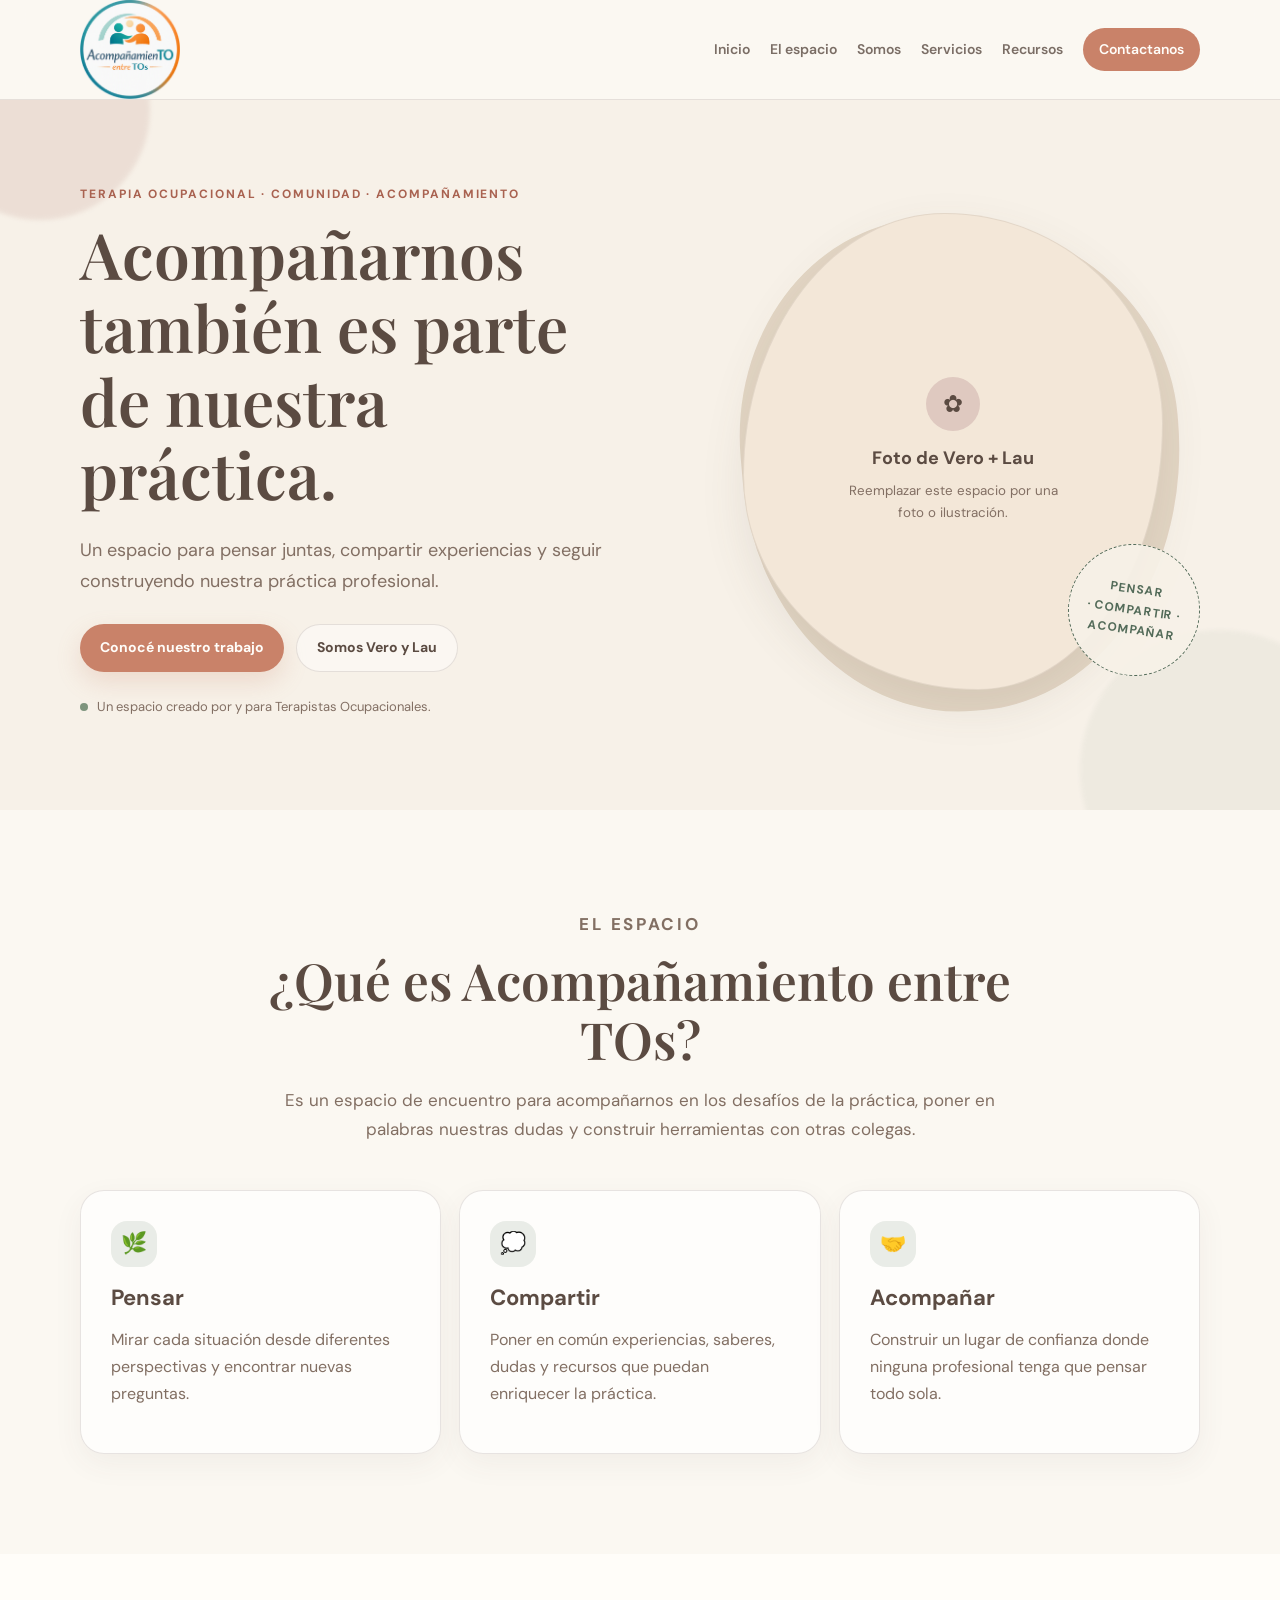
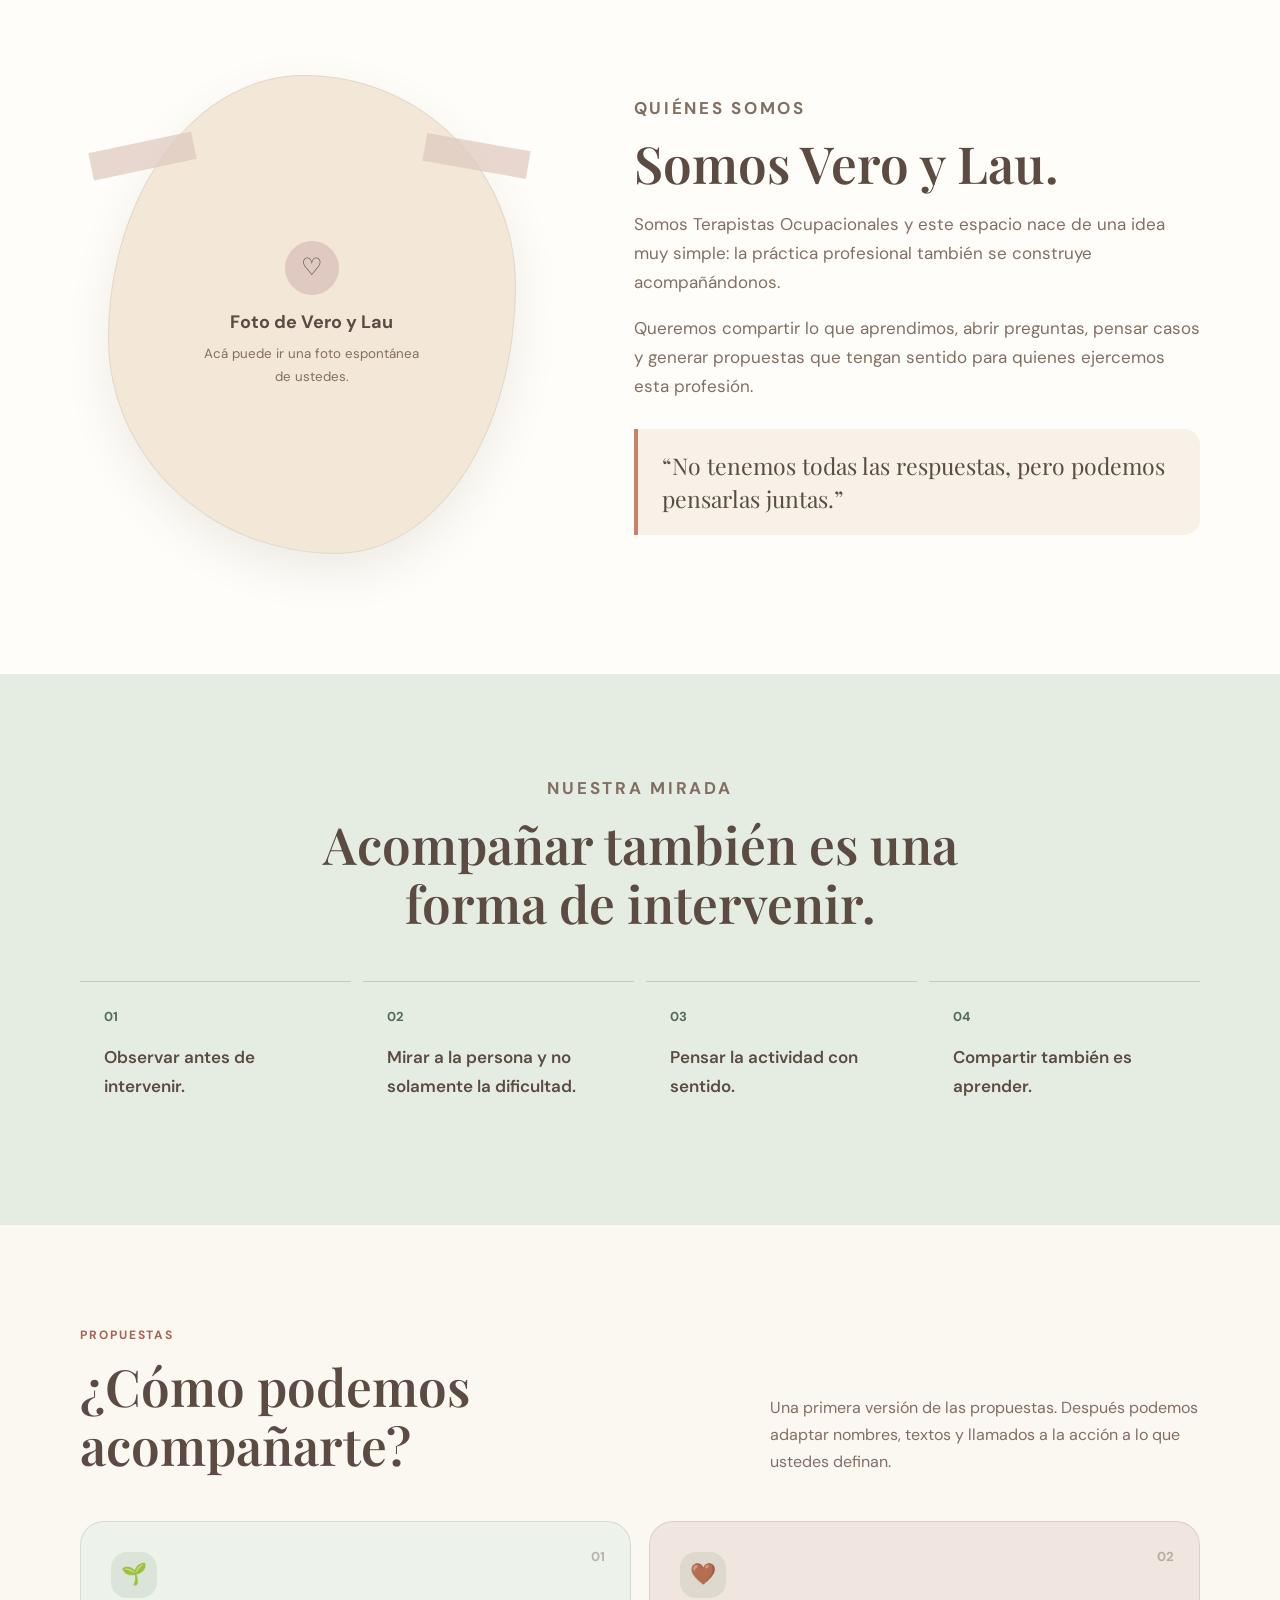
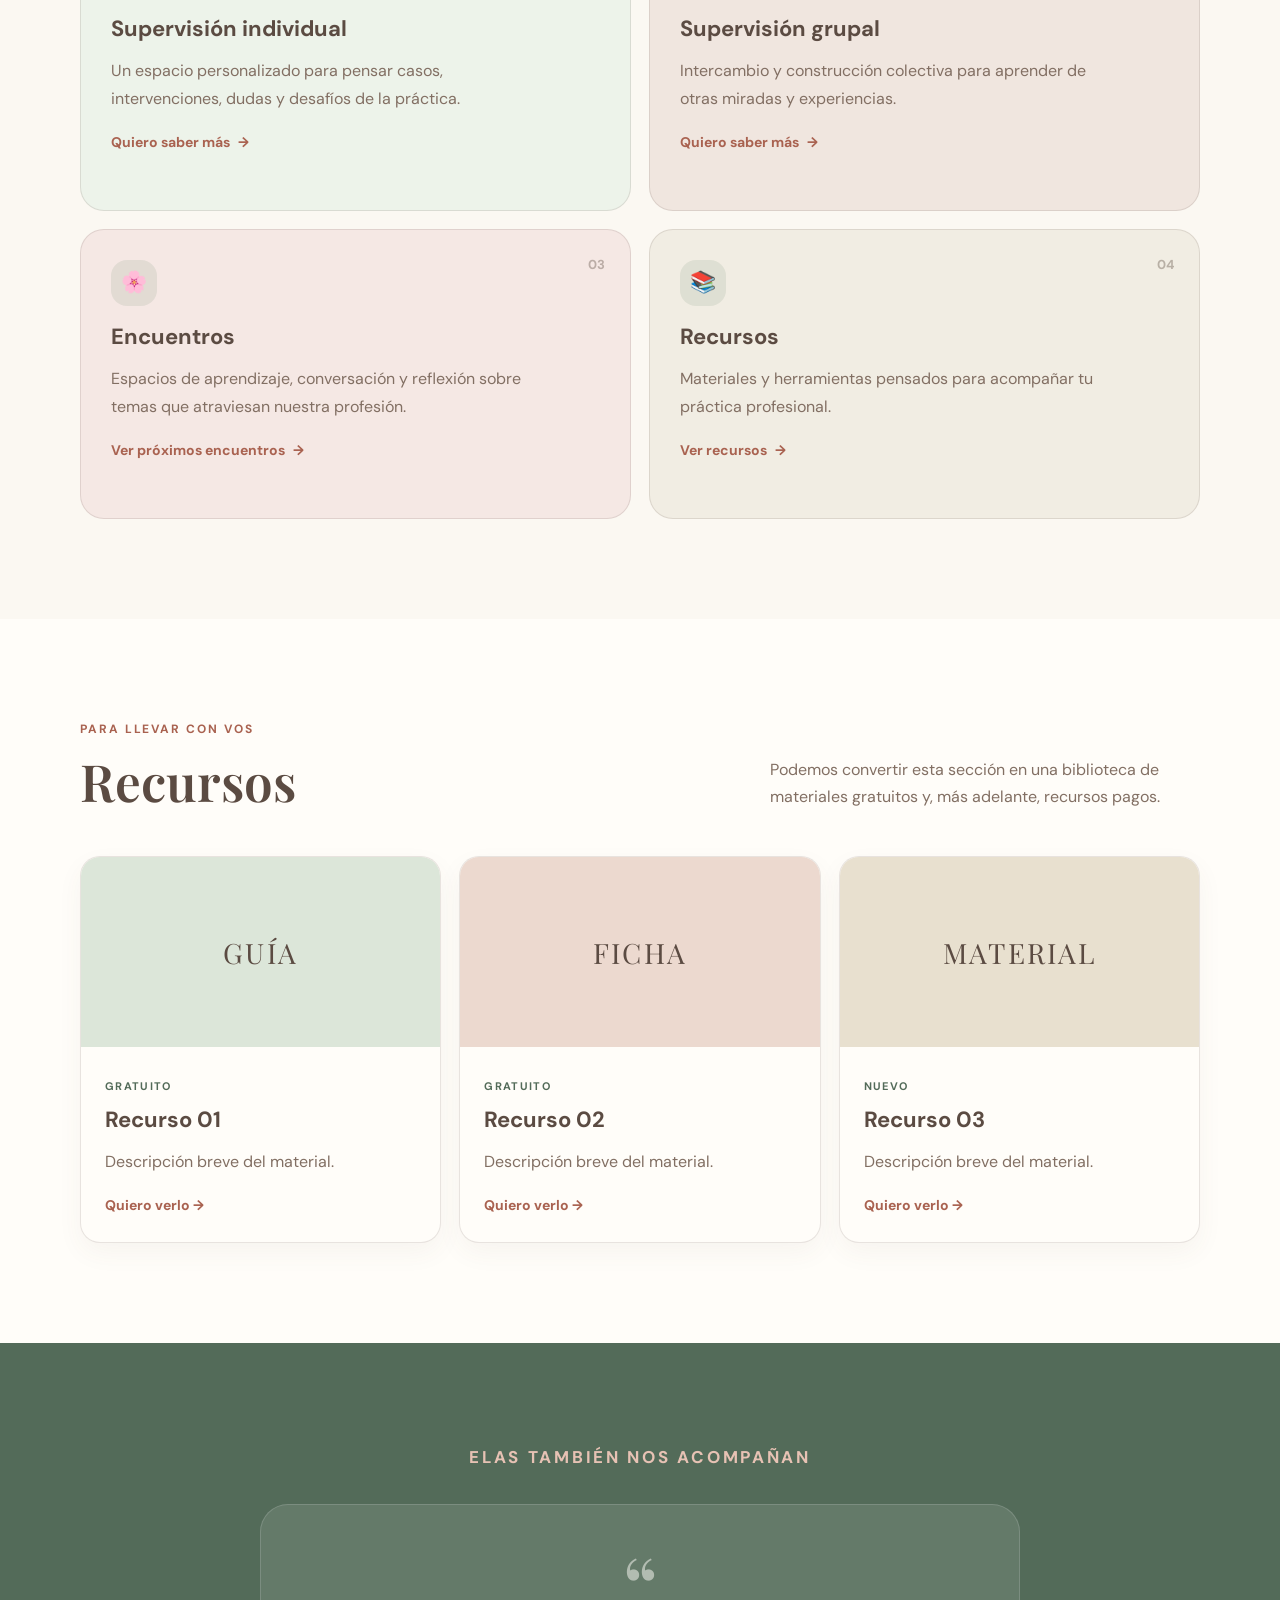
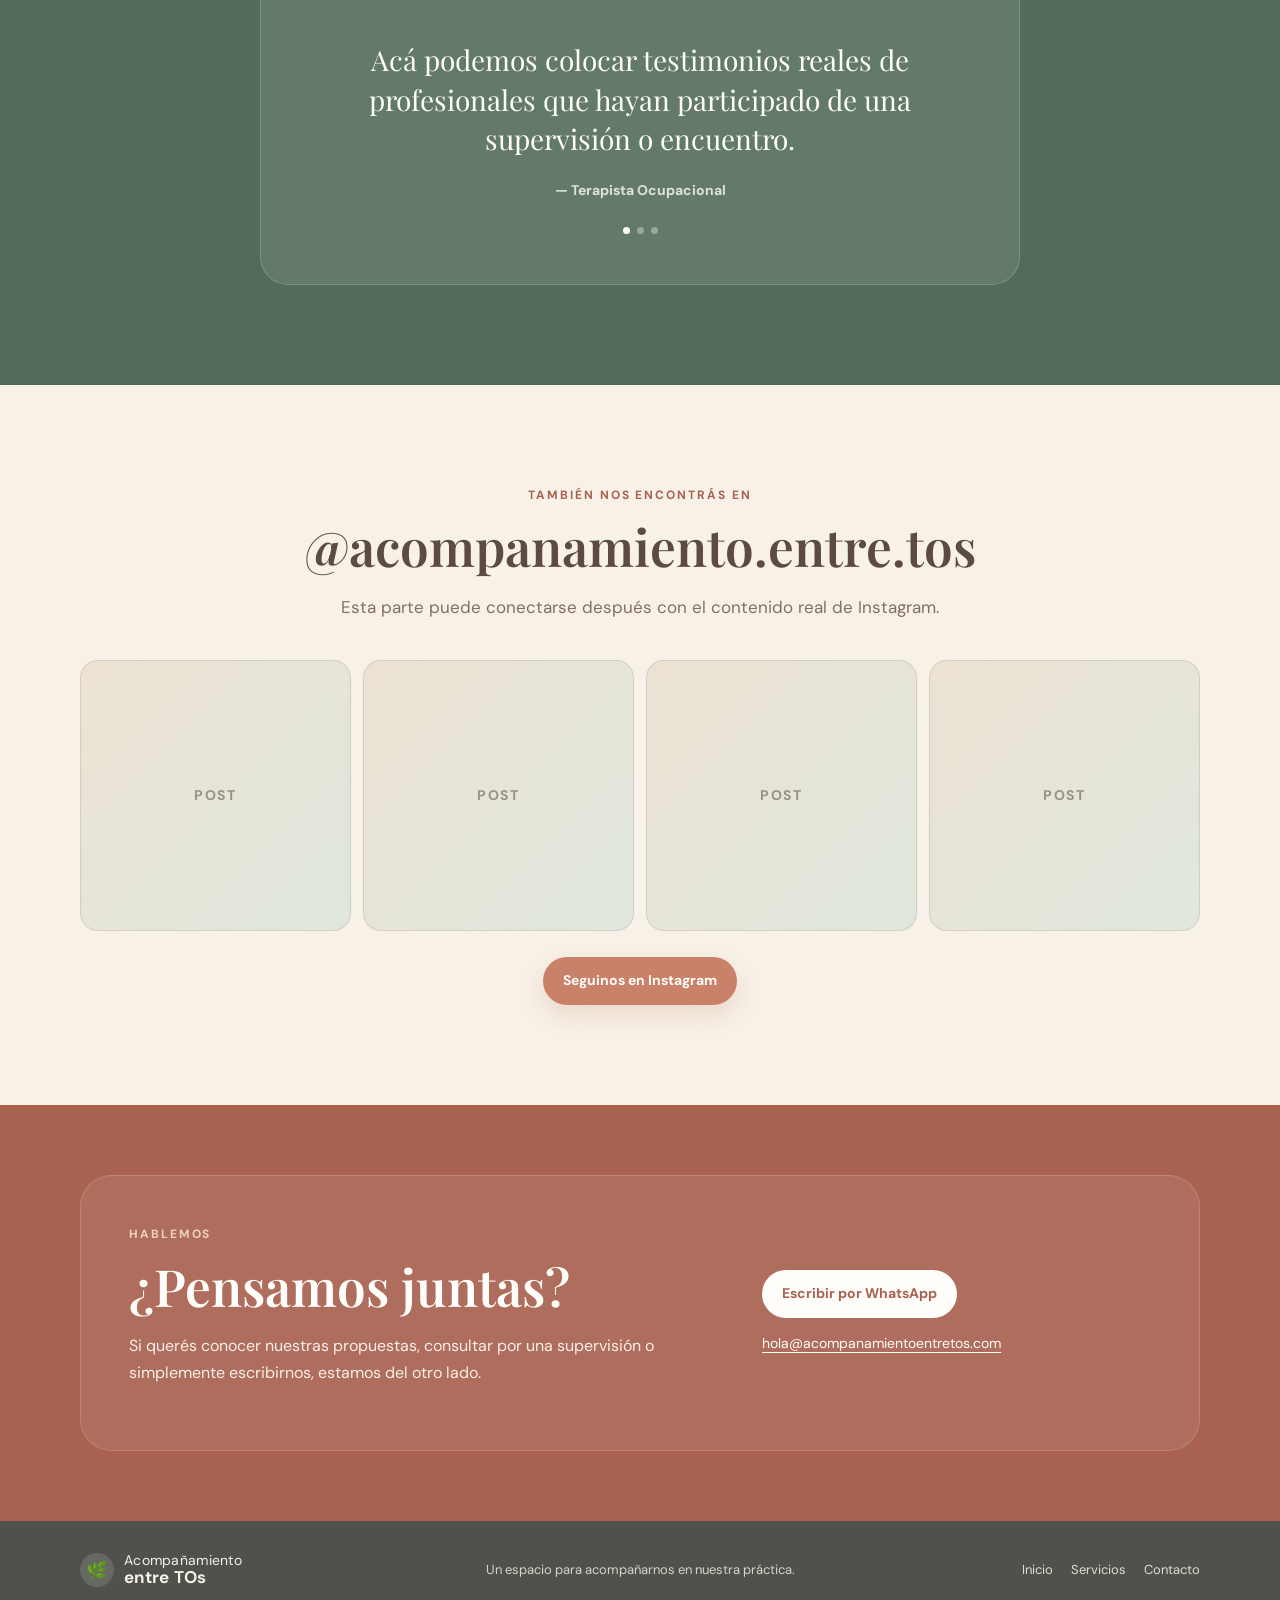
==== commit d9ee3aeb: "add recursos" ====
--- a/index.html
+++ b/index.html
@@ -24,7 +24,7 @@
         <a href="#espacio">El espacio</a>
         <a href="#somos">Somos</a>
         <a href="#servicios">Servicios</a>
-        <a href="#recursos">Recursos</a>
+        <a href="recursos.html">Recursos</a>
         <a class="nav-cta" href="#contacto">Contactanos</a>
       </nav>
     </div>
--- a/styles.css
+++ b/styles.css
@@ -199,3 +199,12 @@
   .contact-card { padding: 34px 26px; }
   .contact-actions { align-items: stretch; }
 }
+.brand {
+  display: flex;
+  align-items: center;
+}
+.brand-logo {
+  width: 100px; /* ajustá este valor según tu diseño */
+  height: auto;
+  display: block;
+}
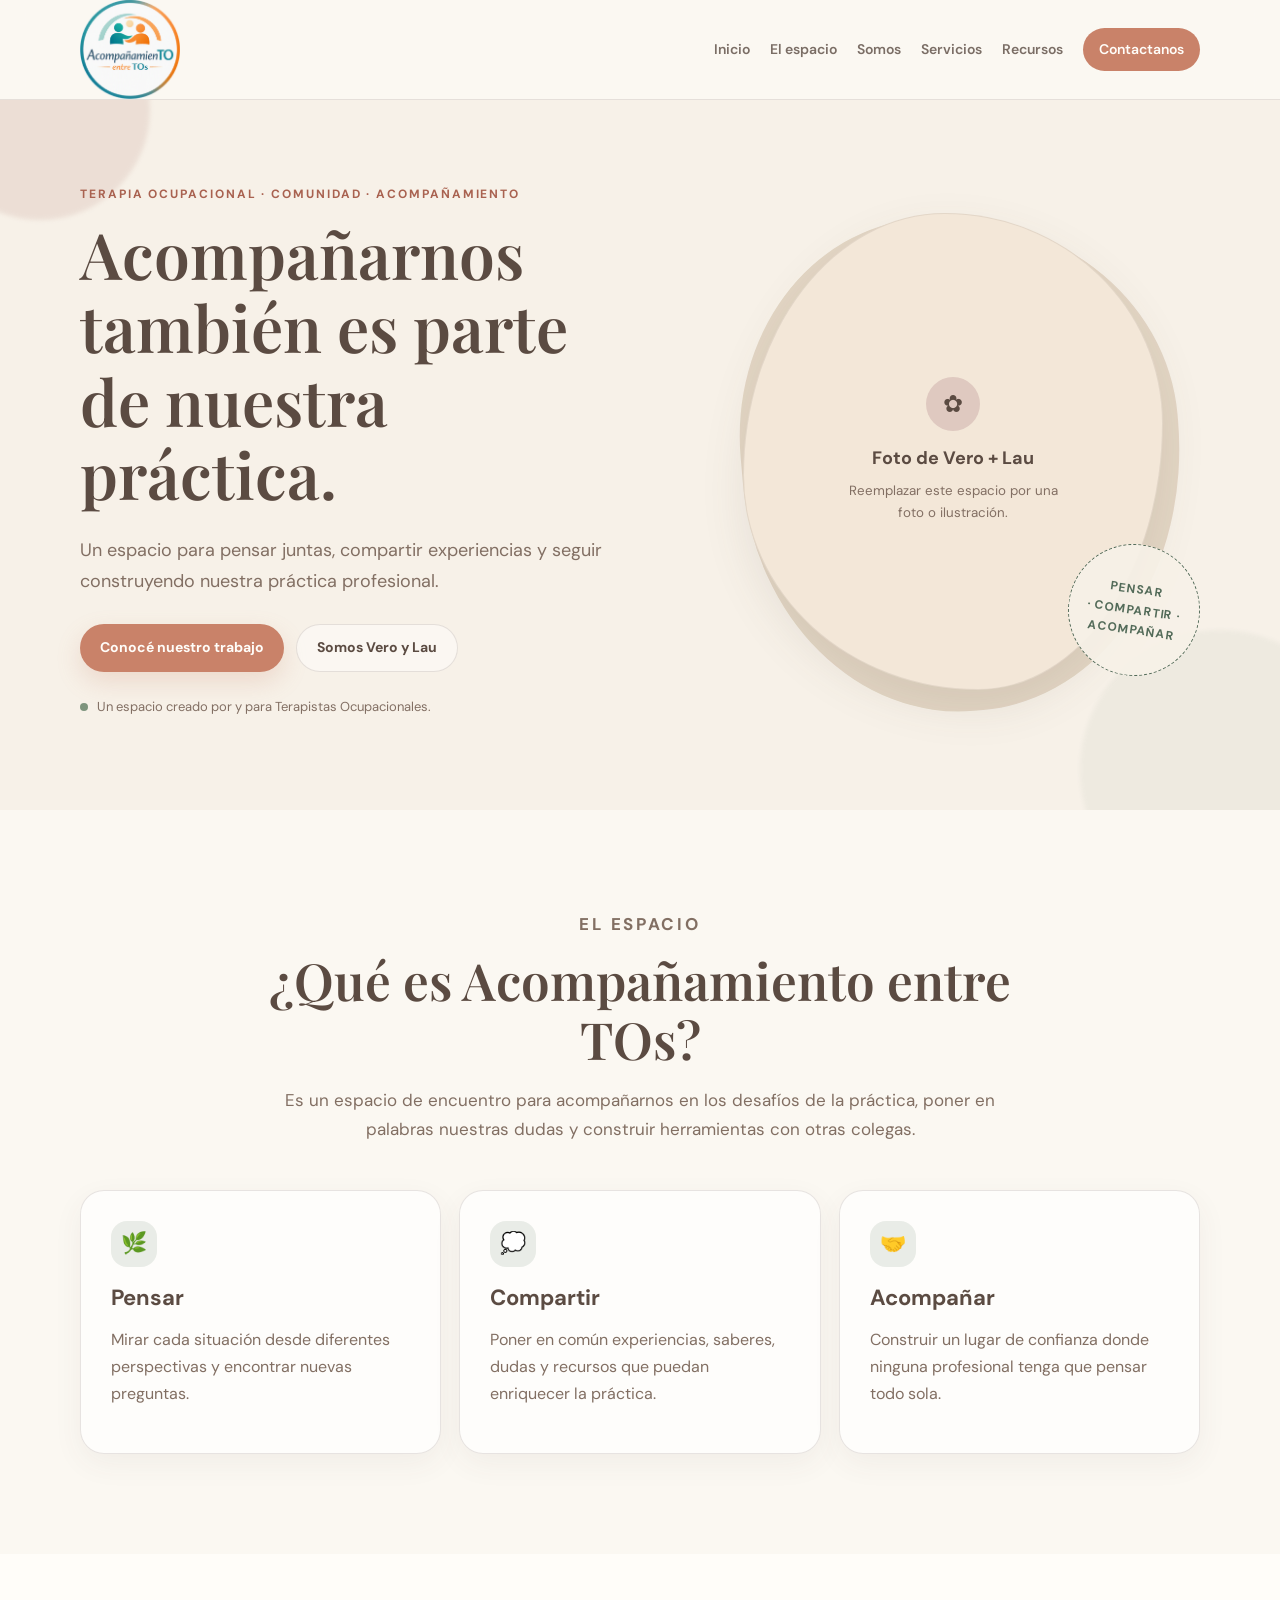
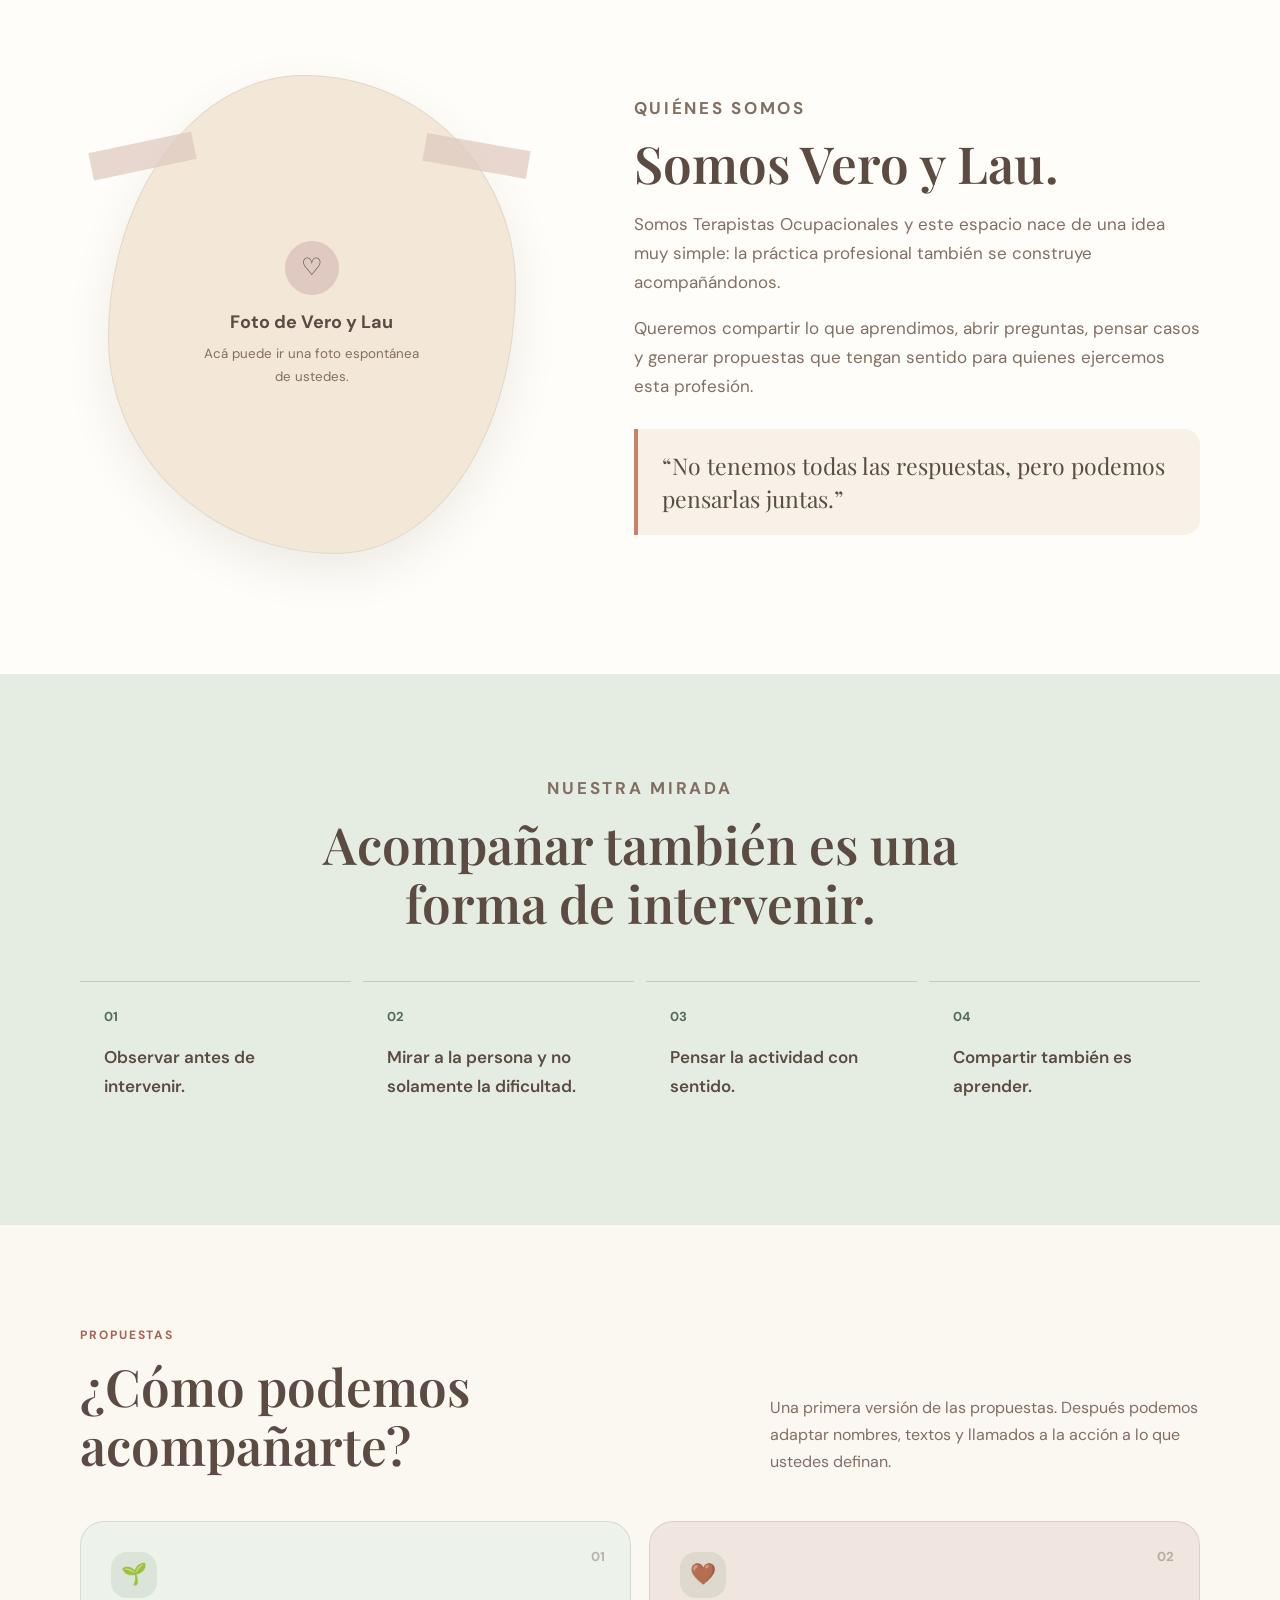
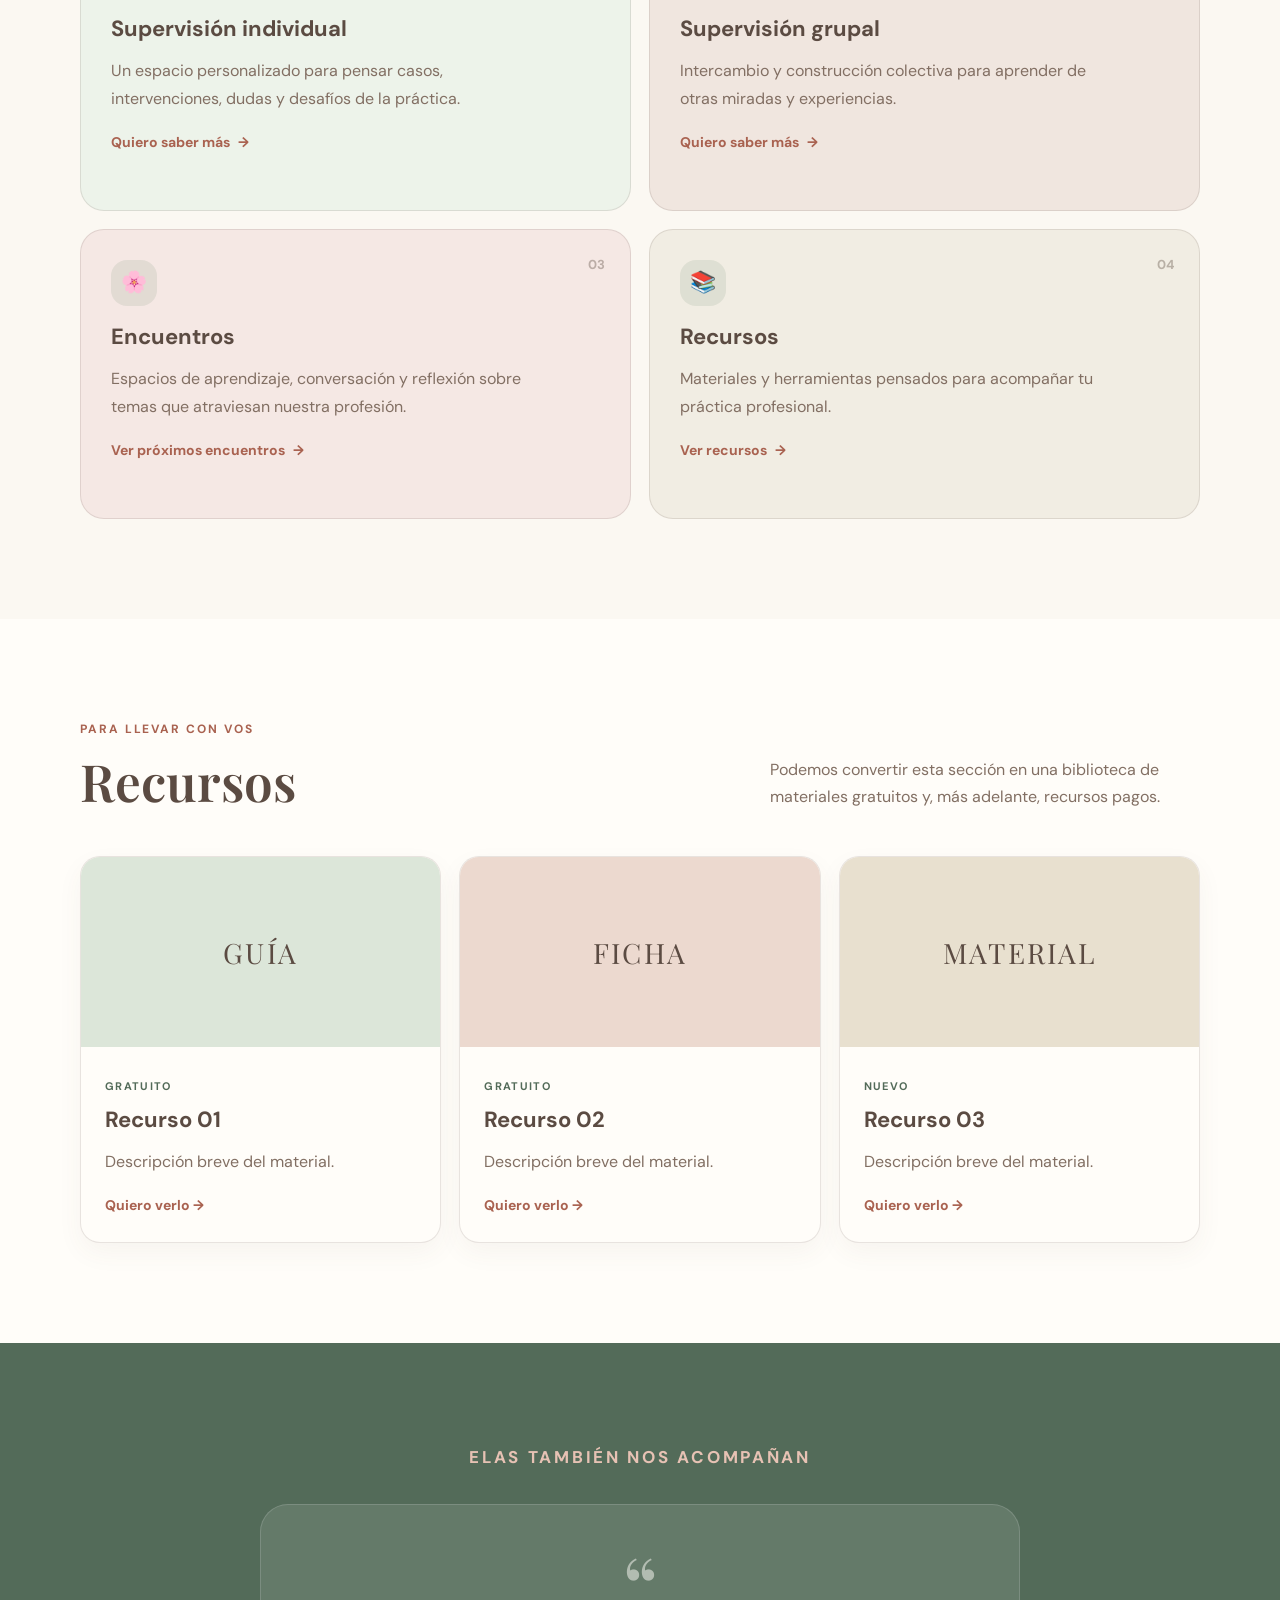
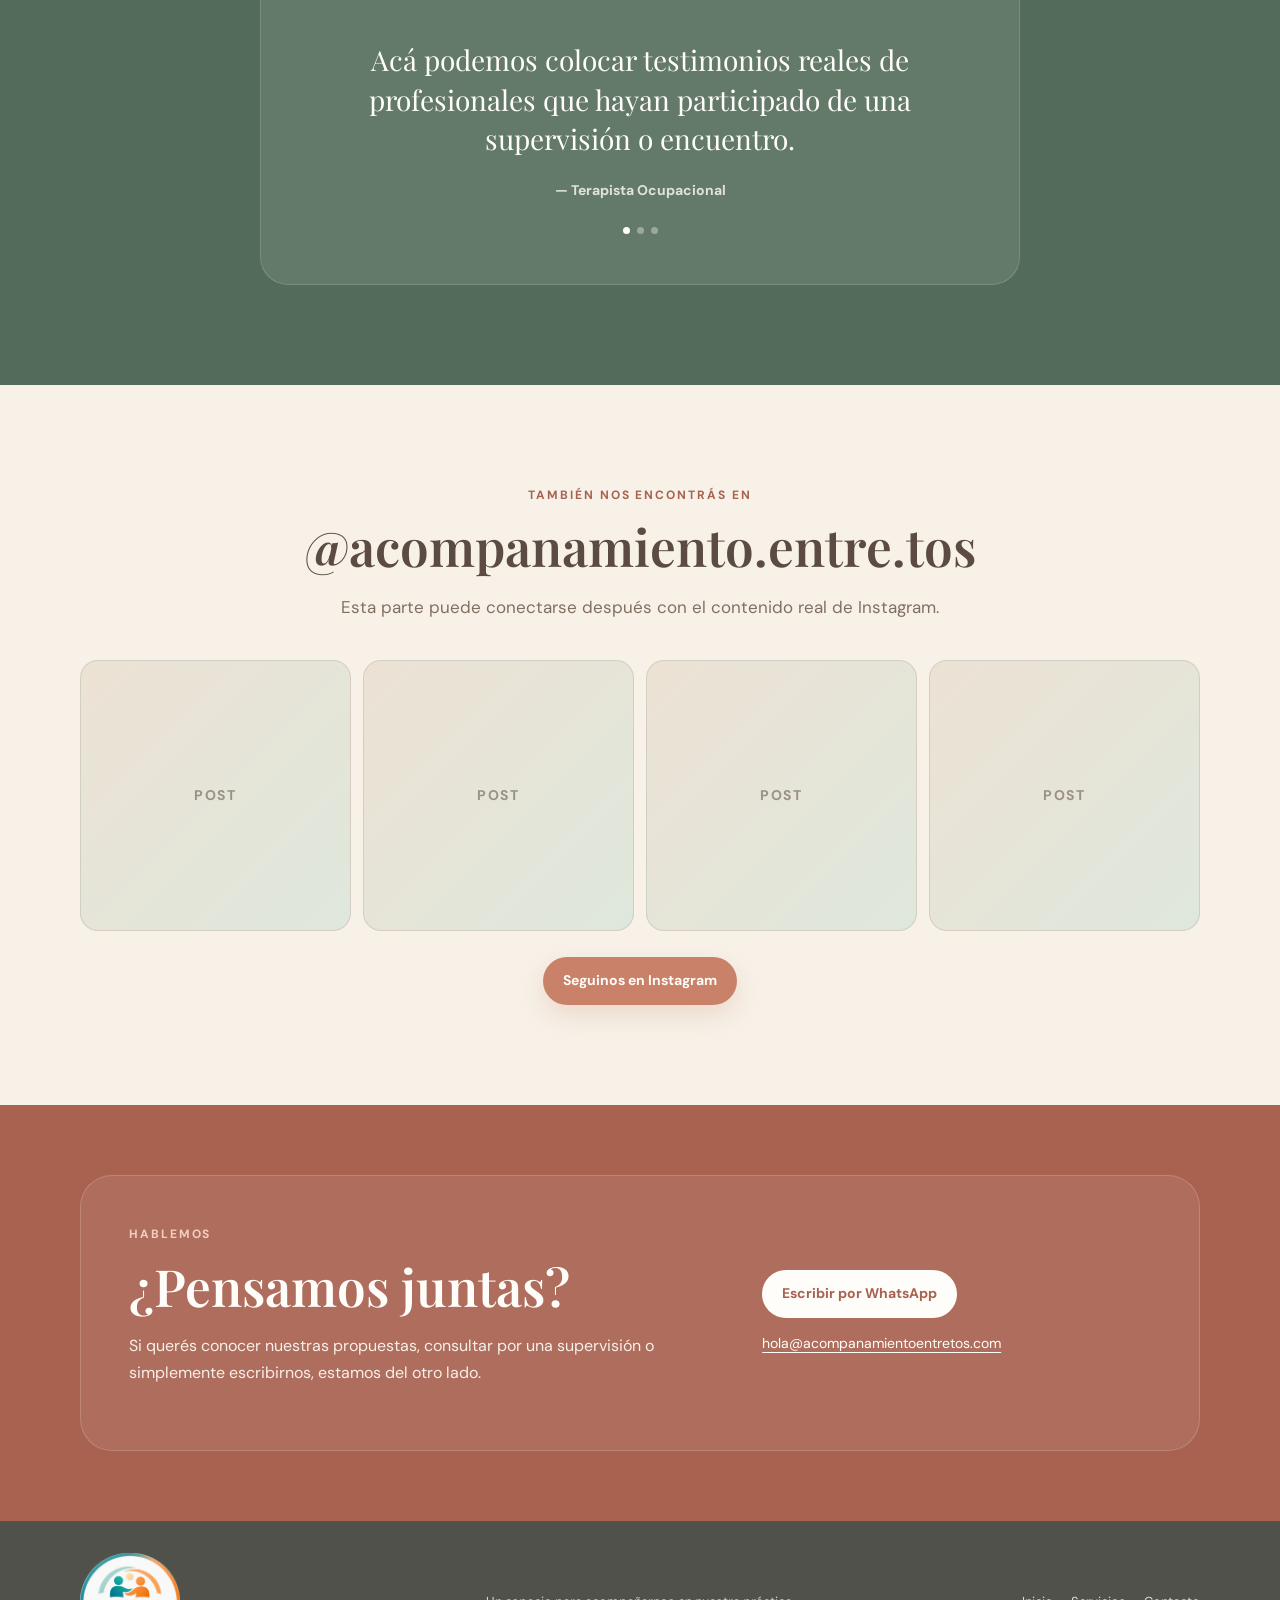
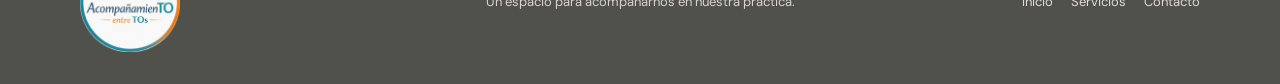
==== commit 67f4df54: "logo footer" ====
--- a/index.html
+++ b/index.html
@@ -242,8 +242,7 @@
   <footer class="site-footer">
     <div class="container footer-wrap">
       <div class="brand footer-brand">
-        <span class="brand-mark" aria-hidden="true">🌿</span>
-        <span>Acompañamiento<br><strong>entre TOs</strong></span>
+        <img src="images/logo.png" alt="Acompañamiento entre TOs" class="brand-logo">
       </div>
       <p>Un espacio para acompañarnos en nuestra práctica.</p>
       <div class="footer-links">
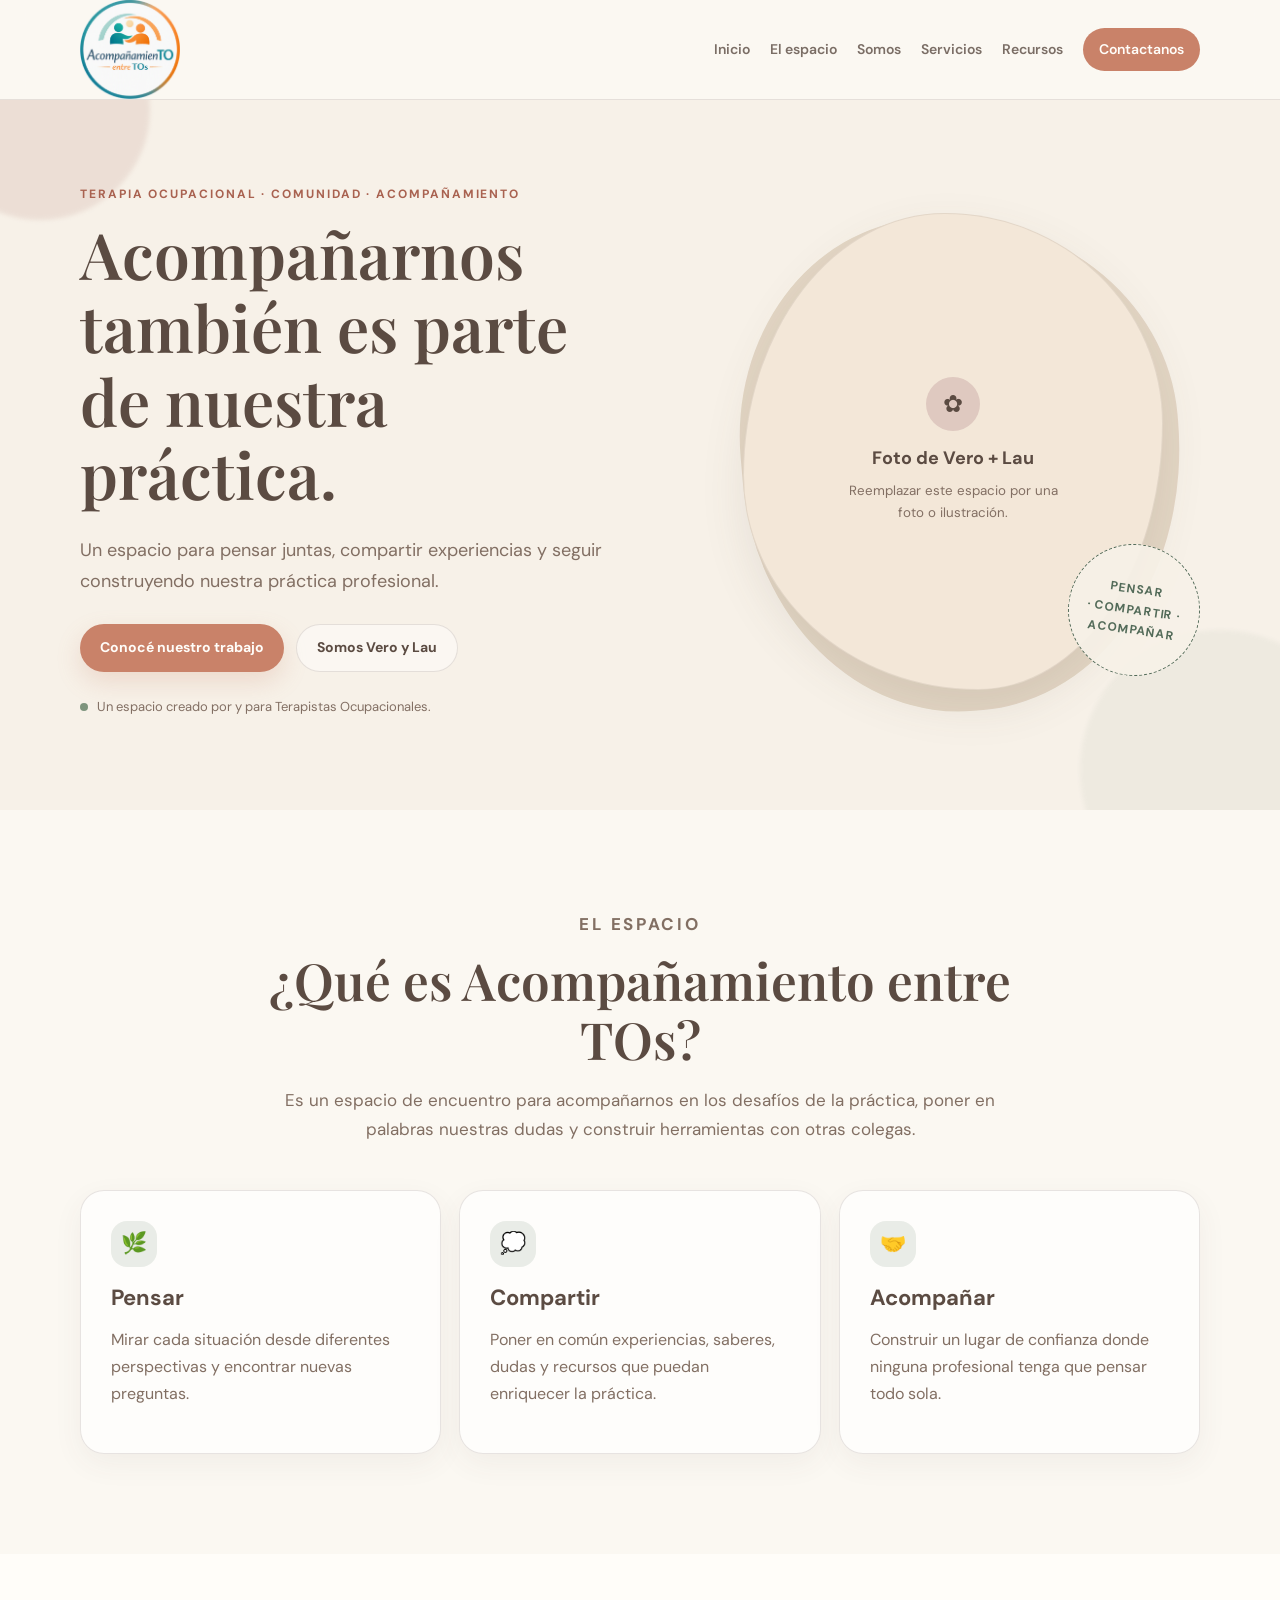
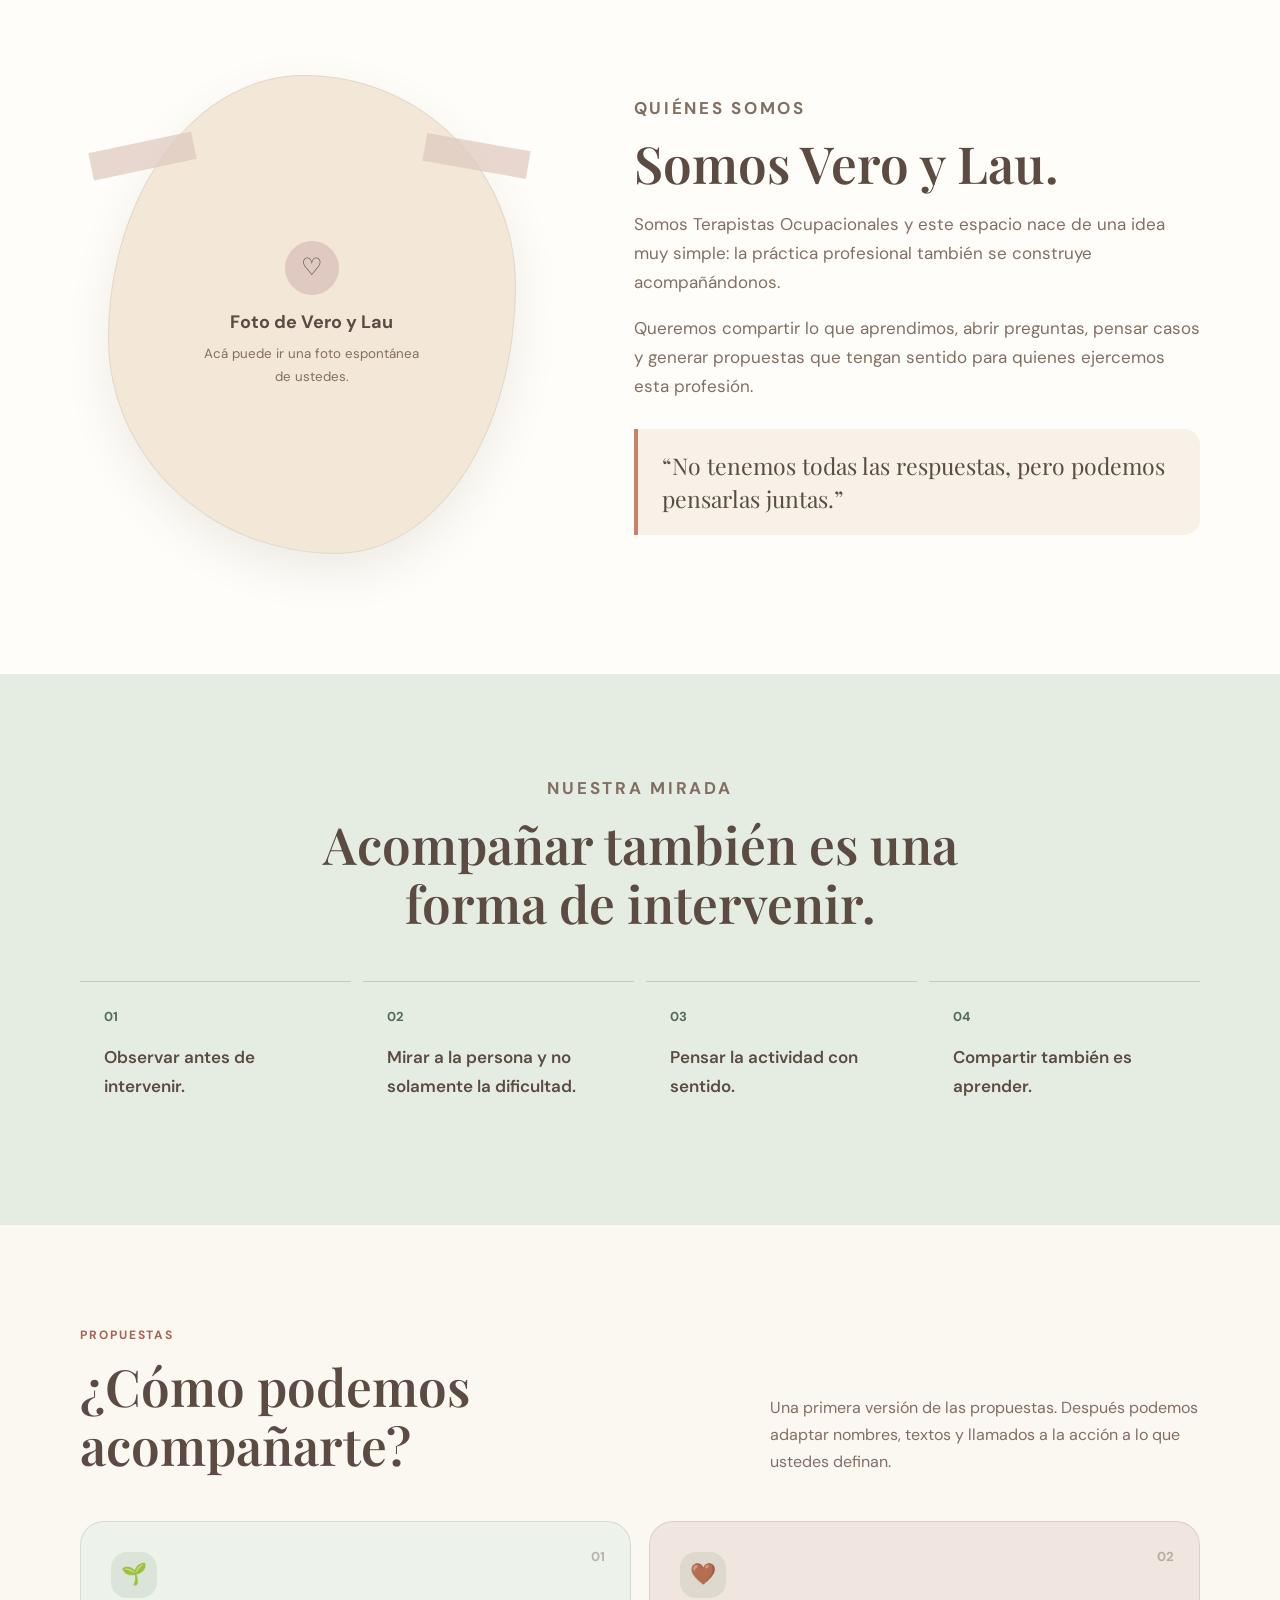
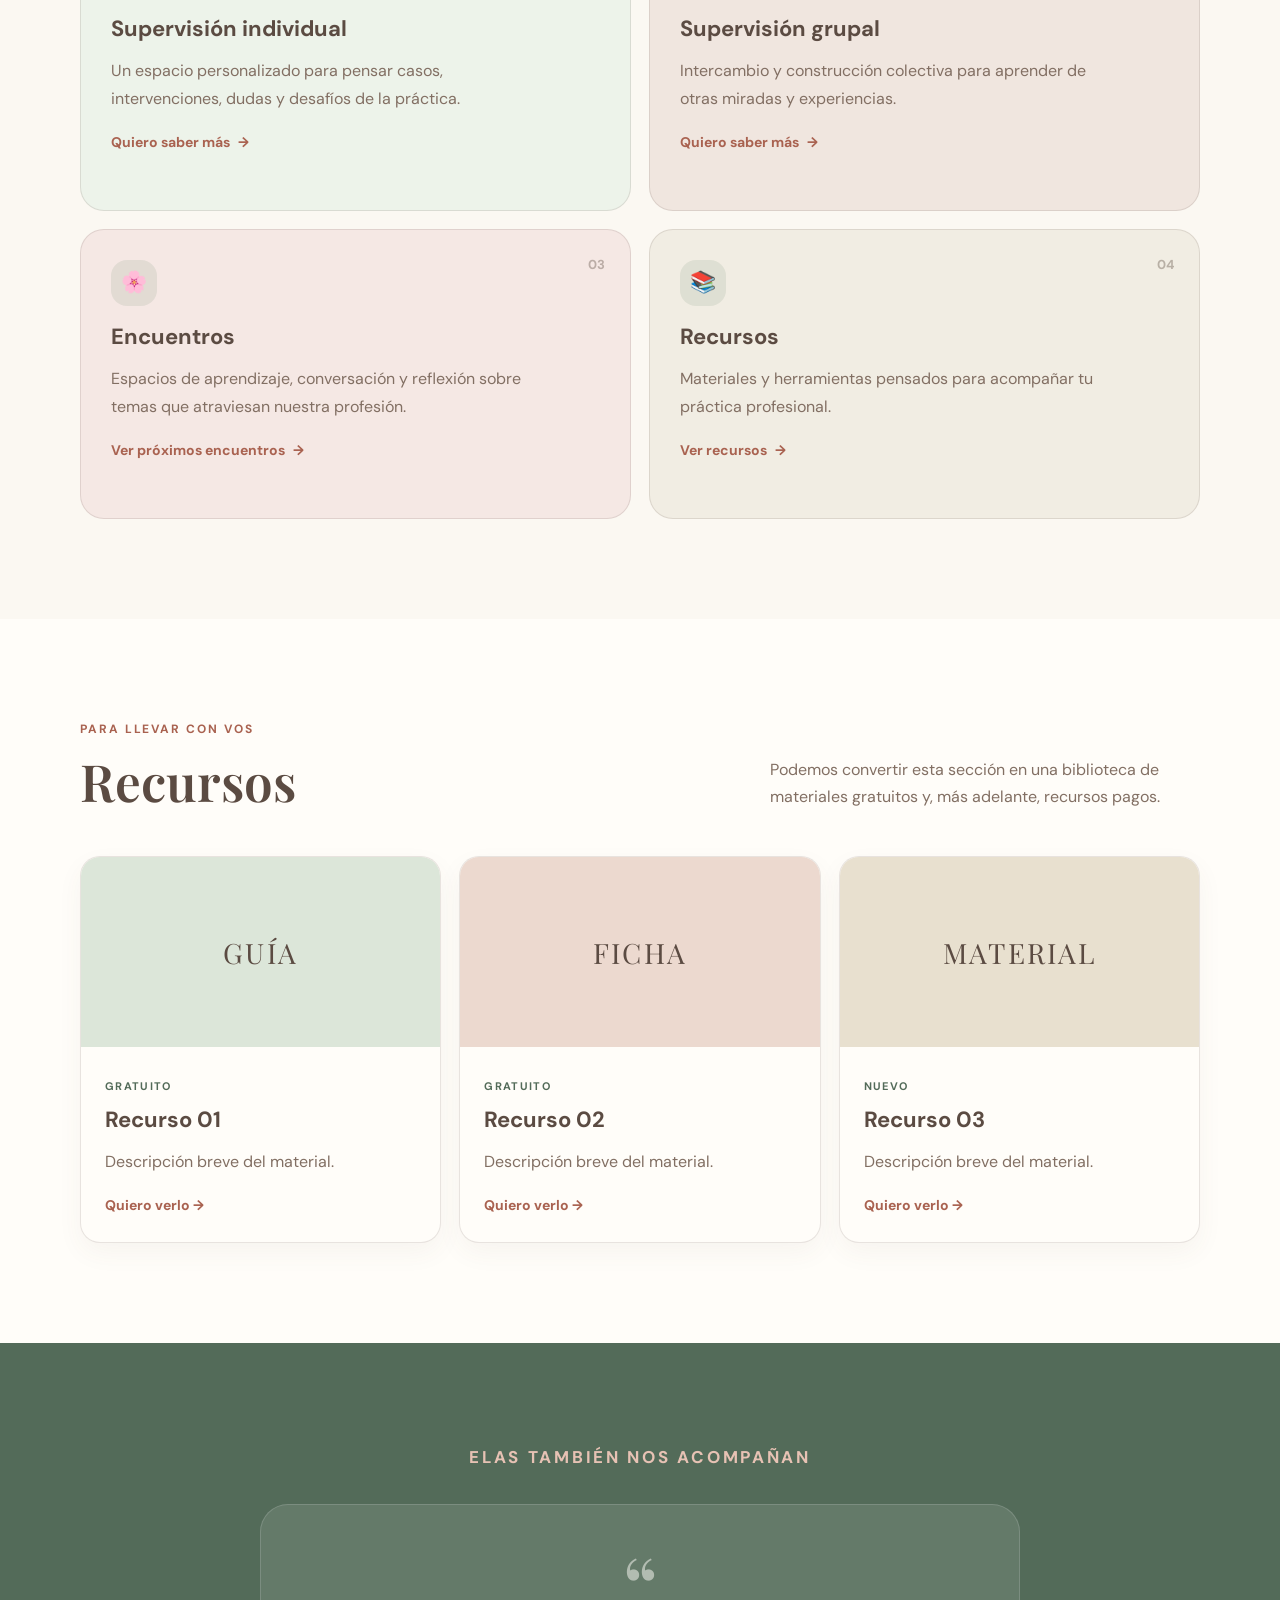
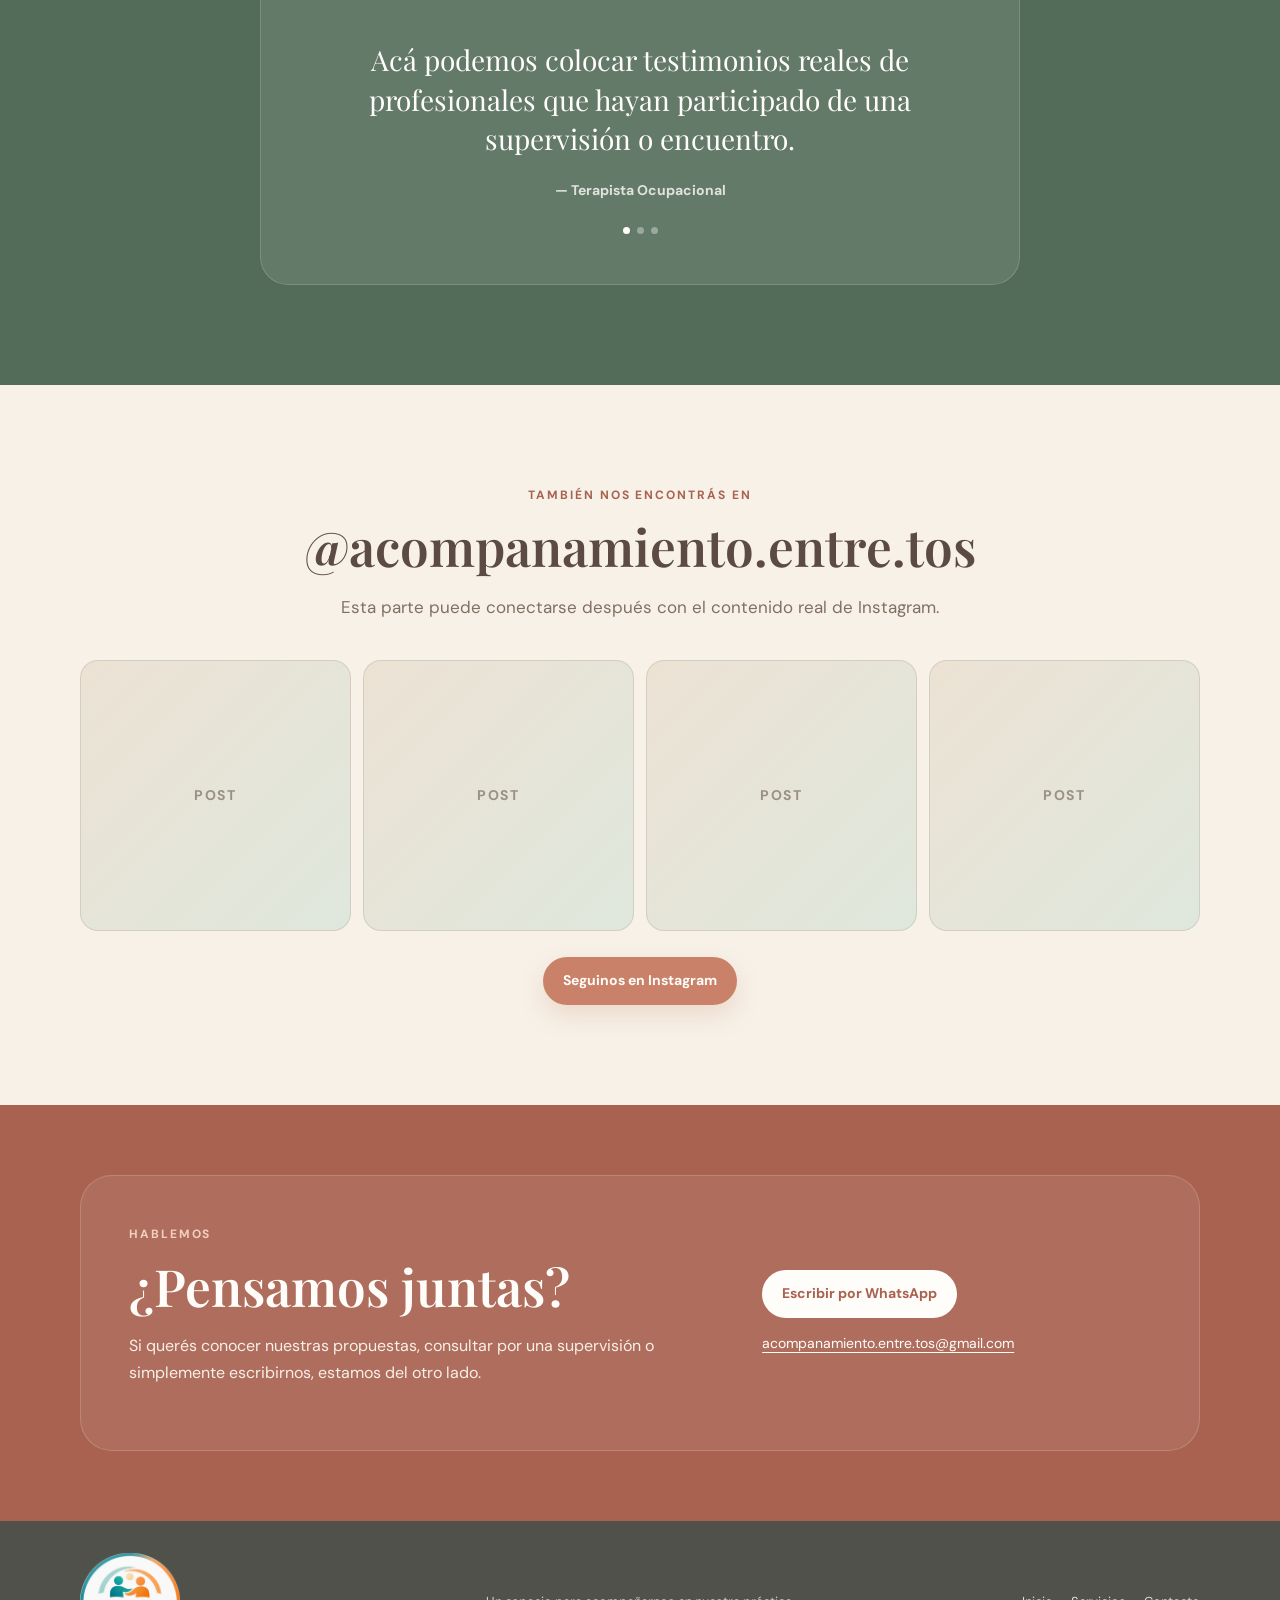
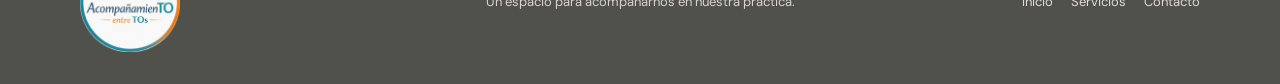
==== commit 4d679031: "contacto" ====
--- a/index.html
+++ b/index.html
@@ -232,8 +232,8 @@
           <p>Si querés conocer nuestras propuestas, consultar por una supervisión o simplemente escribirnos, estamos del otro lado.</p>
         </div>
         <div class="contact-actions">
-          <a class="btn btn-light" href="https://wa.me/5490000000000" target="_blank" rel="noopener">Escribir por WhatsApp</a>
-          <a class="text-link light-link" href="mailto:hola@acompanamientoentretos.com">hola@acompanamientoentretos.com</a>
+          <a class="btn btn-light" href="https://wa.me/541173731148" target="_blank" rel="noopener">Escribir por WhatsApp</a>
+          <a class="text-link light-link" href="mailto:acompanamiento.entre.tos@gmail.com">acompanamiento.entre.tos@gmail.com</a>
         </div>
       </div>
     </section>
